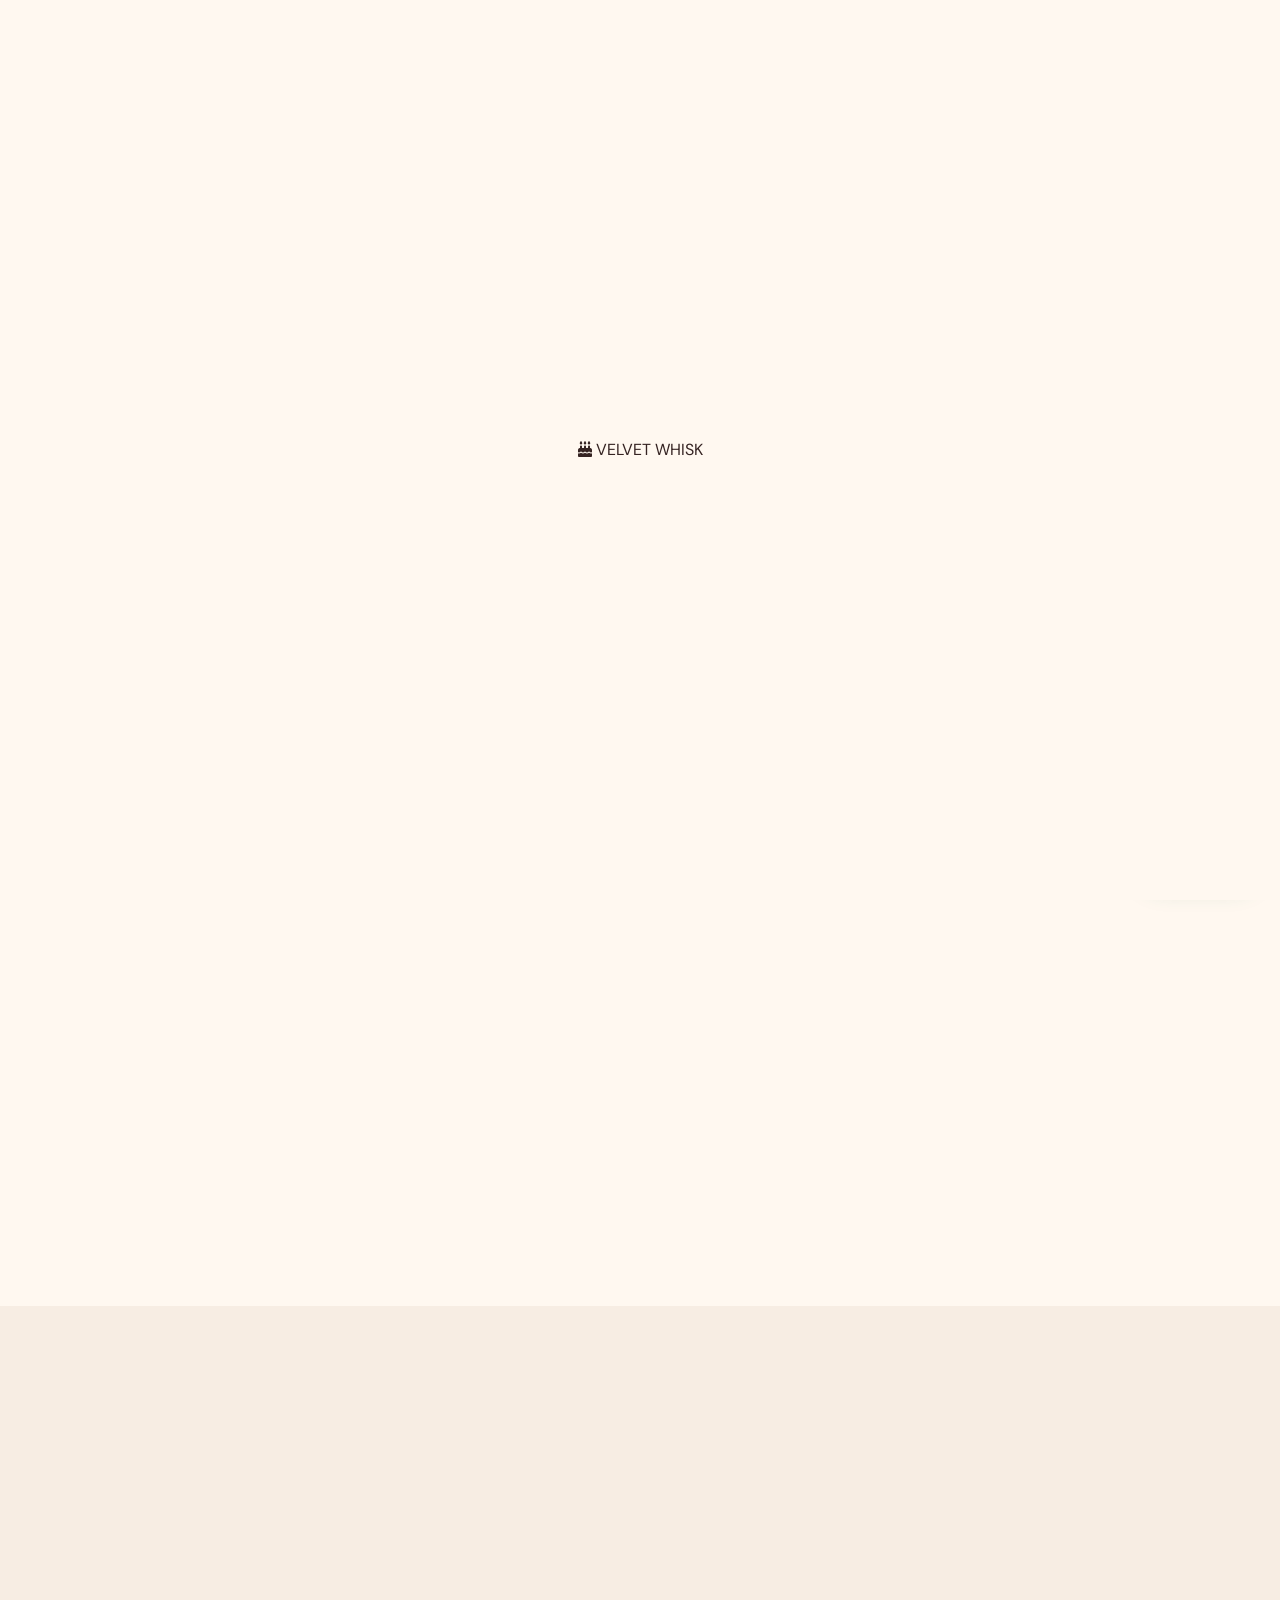
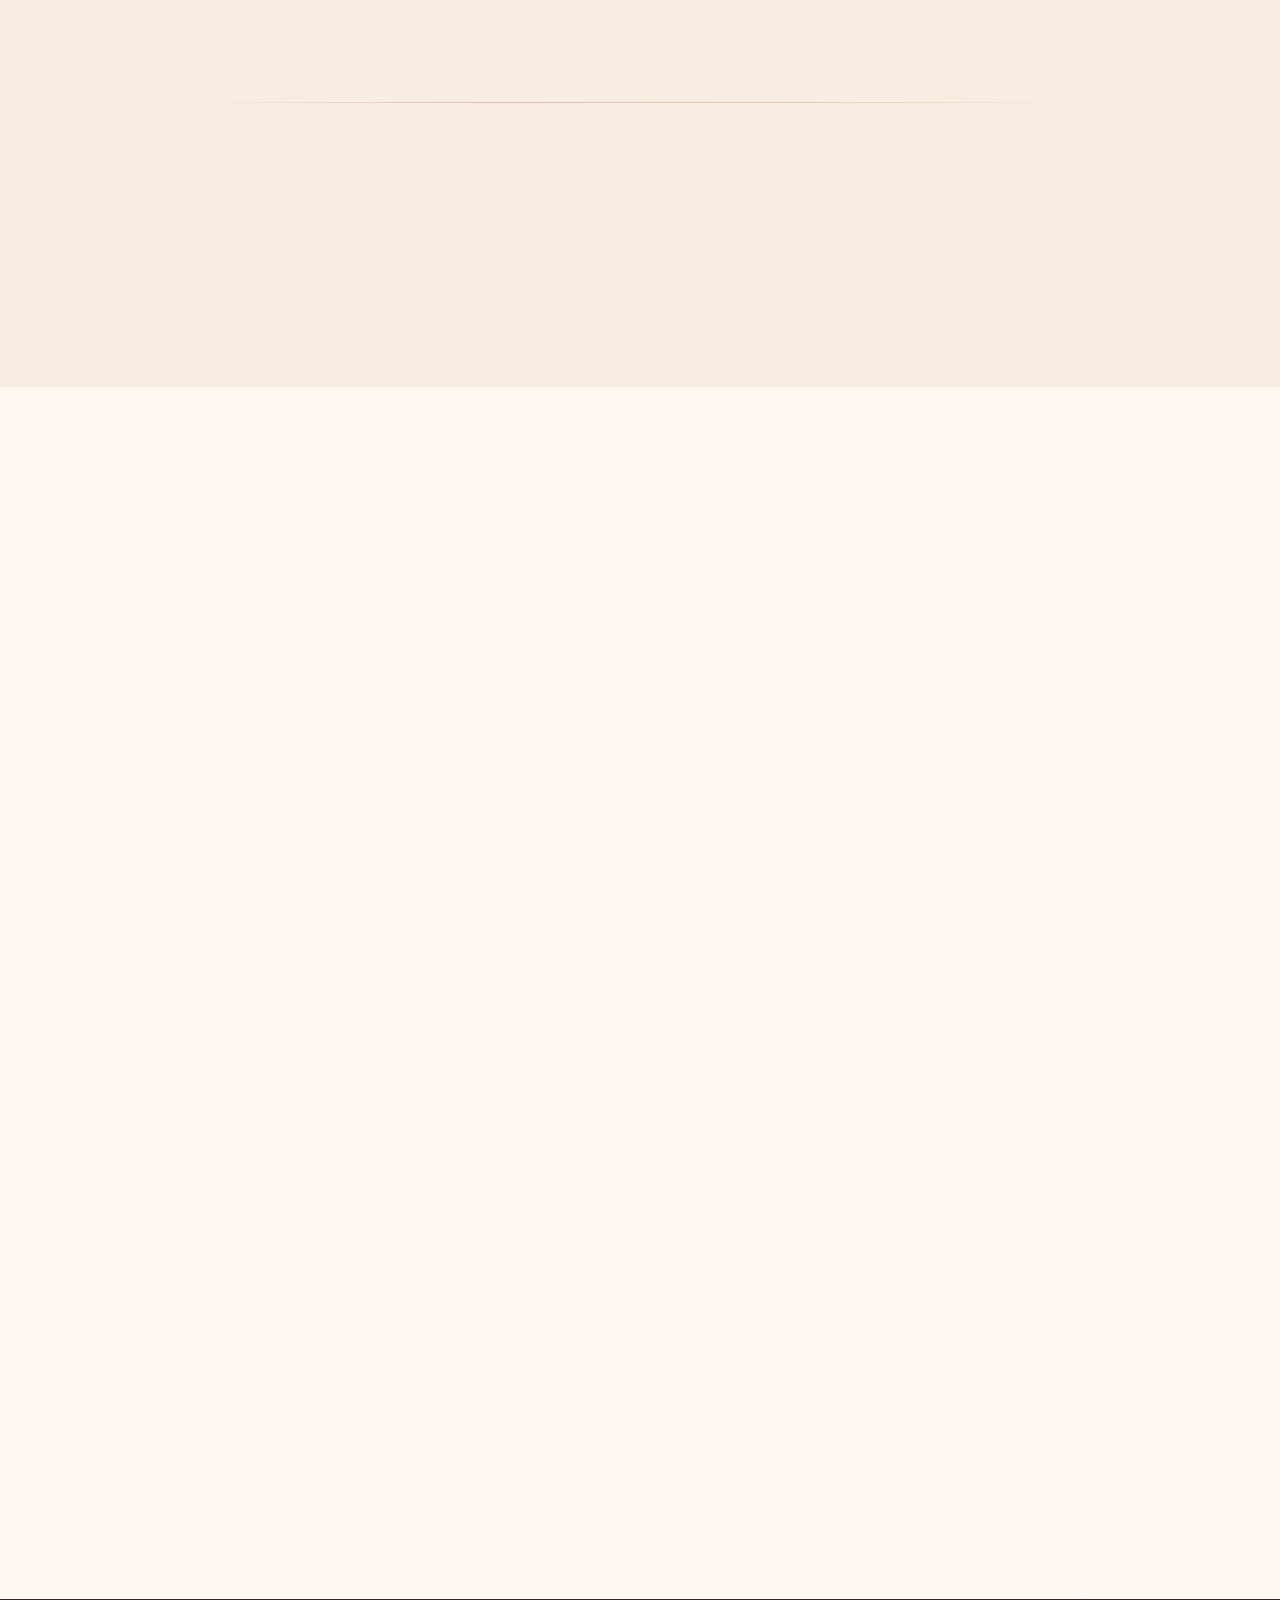
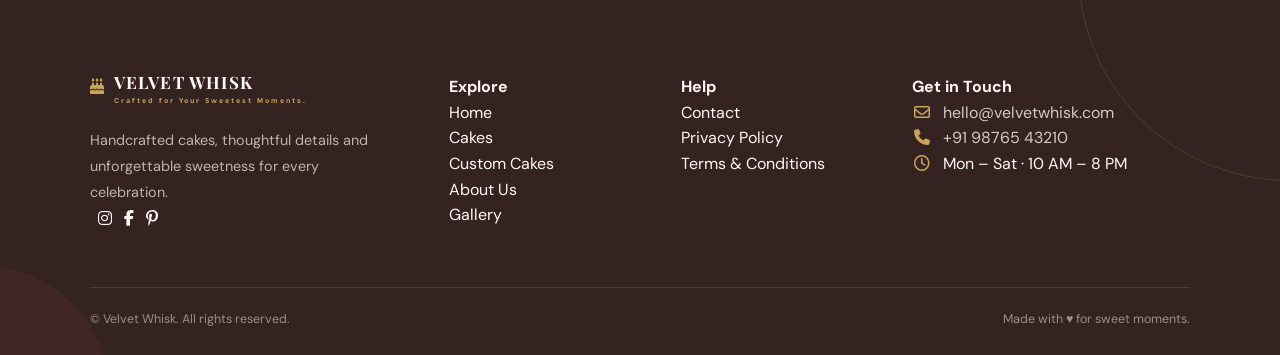
==== about.html @ 819c4b29 "Add files via upload" ====
<!DOCTYPE html>
<html lang="en">

<head>
  <meta charset="UTF-8">

  <meta name="viewport" content="width=device-width, initial-scale=1.0">

  <meta name="description"
    content="Discover the story behind Velvet Whisk — handcrafted cakes, thoughtful designs, and sweet moments made with care.">

  <title>About Us | Velvet Whisk</title>

  <!-- Google Fonts -->
  <link rel="preconnect" href="https://fonts.googleapis.com">
  <link rel="preconnect" href="https://fonts.gstatic.com" crossorigin>

  <link
    href="https://fonts.googleapis.com/css2?family=DM+Sans:wght@400;500;600;700&family=Playfair+Display:ital,wght@0,500;0,600;0,700;1,500;1,600&display=swap"
    rel="stylesheet">

  <!-- Font Awesome -->
  <link rel="stylesheet" href="https://cdnjs.cloudflare.com/ajax/libs/font-awesome/6.5.2/css/all.min.css">

  <!-- Main Styles -->
  <link rel="stylesheet" href="CSS/style.css">

  <!-- About Page Styles -->
  <link rel="stylesheet" href="CSS/about.css">
</head>

<body>

  <!-- =========================================
         PAGE LOADER
    ========================================== -->

  <div class="page-loader">
    <div class="loader-inner">
      <span class="loader-icon">
        <i class="fa-solid fa-cake-candles"></i>
      </span>

      <span class="loader-brand">VELVET WHISK</span>

      <div class="loader-line">
        <span></span>
      </div>
    </div>
  </div>


  <!-- =========================================
         HEADER / NAVBAR
    ========================================== -->

  <header class="site-header" id="header">

    <nav class="navbar">

      <a href="index.html" class="brand">

        <span class="brand-icon">
          <i class="fa-solid fa-cake-candles"></i>
        </span>

        <span class="brand-text">
          <strong>VELVET WHISK</strong>
          <small>CRAFTED WITH LOVE</small>
        </span>

      </a>


      <div class="nav-links" id="navLinks">

        <a href="index.html" class="active">Home</a>

        <a href="cakes.html">Cakes</a>

        <a href="custom-cakes.html">Custom Cakes</a>

        <a href="about.html">About</a>

        <a href="gallery.html">Gallery</a>

        <a href="contact.html">Contact</a>

      </div>


      <a href="custom-cakes.html" class="nav-order-btn">
        Order a Cake
        <i class="fa-solid fa-arrow-right"></i>
      </a>


      <button class="menu-toggle" id="menuToggle" aria-label="Open navigation menu" aria-expanded="false">
        <span></span>
        <span></span>
        <span></span>
      </button>

    </nav>

  </header>

  <!-- =========================================
         ABOUT HERO
    ========================================== -->

  <main class="about-page">

    <section class="about-hero">

      <div class="about-hero-content reveal">

        <span class="about-eyebrow">
          <i class="fa-solid fa-heart"></i>
          OUR STORY
        </span>

        <h1>
          More than cake.
          <em>Made with heart.</em>
        </h1>

        <p>
          At Velvet Whisk, we believe the sweetest celebrations
          deserve something truly personal. Every cake we create
          is thoughtfully designed, freshly baked, and finished
          by hand.
        </p>

        <div class="about-hero-buttons">

          <a href="cakes.html" class="btn btn-primary">
            Explore Our Cakes
            <i class="fa-solid fa-arrow-right"></i>
          </a>

          <a href="custom-cakes.html" class="btn btn-outline">
            Create Your Cake
          </a>

        </div>

      </div>


      <div class="about-hero-visual reveal">

        <div class="about-image-frame">

          <img src="https://wetakethecake.com/wp-content/uploads/2024/03/MOTHERS-DAY-SLICE-.webp"
            alt="Beautiful handcrafted bakery cake" loading="eager">

        </div>

        <div class="about-floating-card">

          <span class="floating-icon">
            <i class="fa-solid fa-wand-magic-sparkles"></i>
          </span>

          <div>
            <strong>Handcrafted</strong>
            <small>with love & care</small>
          </div>

        </div>

        <span class="about-decoration about-decoration-one"></span>
        <span class="about-decoration about-decoration-two"></span>

      </div>

    </section>


    <!-- =========================================
             BRAND INTRO
        ========================================== -->

    <section class="about-intro section-padding">

      <div class="about-intro-label reveal">

        <span class="section-eyebrow">
          THE VELVET WHISK WAY
        </span>

      </div>


      <div class="about-intro-content reveal">

        <h2>
          Sweetness should feel
          <em>personal.</em>
        </h2>

        <p>
          A cake is often the centrepiece of a celebration.
          It is photographed, shared, remembered and talked
          about long after the last slice is gone.
        </p>

        <p>
          That's why we don't simply bake cakes. We create
          beautiful edible moments that feel like they were
          made especially for you.
        </p>

      </div>

    </section>


    <!-- =========================================
             STORY SECTION
        ========================================== -->

    <section class="about-story">

      <div class="story-image reveal">

        <img src="https://images.unsplash.com/photo-1571115177098-24ec42ed204d?auto=format&fit=crop&w=1200&q=85"
          alt="Cake being prepared in a bakery" loading="lazy">

        <div class="story-image-caption">
          <span>FROM OUR KITCHEN</span>
          <strong>To your celebration.</strong>
        </div>

      </div>


      <div class="story-content reveal">

        <span class="section-eyebrow">
          OUR STORY
        </span>

        <h2>
          Born from a love of
          <em>beautiful baking.</em>
        </h2>

        <p>
          Velvet Whisk began with a simple idea — that a
          thoughtfully made cake can turn an ordinary day
          into a memorable one.
        </p>

        <p>
          We combine classic baking techniques with a modern
          eye for design, creating cakes that look elegant,
          taste indulgent and feel completely yours.
        </p>

        <p>
          From intimate birthdays to milestone celebrations,
          every creation receives the same attention to detail.
          From the first whisk to the final decoration, we put
          care into every layer.
        </p>

        <a href="custom-cakes.html" class="text-link">
          Tell us your cake idea
          <i class="fa-solid fa-arrow-right"></i>
        </a>

      </div>

    </section>


    <!-- =========================================
             VALUES
        ========================================== -->

    <section class="about-values section-padding">

      <div class="section-heading centered reveal">

        <span class="section-eyebrow">
          WHAT WE BELIEVE
        </span>

        <h2>
          The little details make
          <em>all the difference.</em>
        </h2>

        <p>
          Every Velvet Whisk creation is guided by a few
          simple principles.
        </p>

      </div>


      <div class="values-grid">

        <!-- Value 01 -->
        <article class="value-card reveal">

          <div class="value-number">
            01
          </div>

          <div class="value-icon">
            <i class="fa-solid fa-leaf"></i>
          </div>

          <h3>
            Quality Ingredients
          </h3>

          <p>
            Carefully selected ingredients help us create
            rich flavours, smooth textures and cakes worth
            remembering.
          </p>

        </article>


        <!-- Value 02 -->
        <article class="value-card reveal">

          <div class="value-number">
            02
          </div>

          <div class="value-icon">
            <i class="fa-solid fa-hand-sparkles"></i>
          </div>

          <h3>
            Handcrafted Details
          </h3>

          <p>
            From delicate frosting work to the final
            decoration, every cake receives a personal
            finishing touch.
          </p>

        </article>


        <!-- Value 03 -->
        <article class="value-card reveal">

          <div class="value-number">
            03
          </div>

          <div class="value-icon">
            <i class="fa-solid fa-palette"></i>
          </div>

          <h3>
            Your Vision
          </h3>

          <p>
            Your colours, theme, flavour and personality
            inspire us to create something uniquely yours.
          </p>

        </article>


        <!-- Value 04 -->
        <article class="value-card reveal">

          <div class="value-number">
            04
          </div>

          <div class="value-icon">
            <i class="fa-solid fa-heart"></i>
          </div>

          <h3>
            Made With Care
          </h3>

          <p>
            We treat every order as part of someone's special
            moment — because that's exactly what it is.
          </p>

        </article>

      </div>

    </section>


    <!-- =========================================
             PROCESS
        ========================================== -->

    <section class="about-process section-padding">

      <div class="section-heading centered reveal">

        <span class="section-eyebrow">
          BEHIND EVERY CAKE
        </span>

        <h2>
          From whisk to
          <em>wow.</em>
        </h2>

        <p>
          A little glimpse into how your sweet moment comes
          together.
        </p>

      </div>


      <div class="about-process-grid">

        <div class="about-process-line"></div>


        <!-- Step 01 -->
        <article class="about-process-step reveal">

          <div class="process-icon">
            <span>01</span>
          </div>

          <h3>
            You Imagine
          </h3>

          <p>
            Tell us about your occasion, favourite flavours,
            colours and cake dreams.
          </p>

        </article>


        <!-- Step 02 -->
        <article class="about-process-step reveal">

          <div class="process-icon">
            <span>02</span>
          </div>

          <h3>
            We Create
          </h3>

          <p>
            Our kitchen transforms your idea into a beautiful
            cake with thoughtful details.
          </p>

        </article>


        <!-- Step 03 -->
        <article class="about-process-step reveal">

          <div class="process-icon">
            <span>03</span>
          </div>

          <h3>
            We Perfect
          </h3>

          <p>
            Every finishing touch is checked before your
            creation leaves the kitchen.
          </p>

        </article>


        <!-- Step 04 -->
        <article class="about-process-step reveal">

          <div class="process-icon">
            <span>04</span>
          </div>

          <h3>
            You Celebrate
          </h3>

          <p>
            Your cake arrives ready to become part of a
            beautiful memory.
          </p>

        </article>

      </div>

    </section>


    <!-- =========================================
             STATS
        ========================================== -->

    <section class="about-stats">

      <div class="stats-inner">

        <div class="about-stat reveal">

          <strong>100%</strong>

          <span>
            Handcrafted
          </span>

        </div>


        <div class="stat-divider"></div>


        <div class="about-stat reveal">

          <strong>Fresh</strong>

          <span>
            Baked to Order
          </span>

        </div>


        <div class="stat-divider"></div>


        <div class="about-stat reveal">

          <strong>∞</strong>

          <span>
            Sweet Memories
          </span>

        </div>


        <div class="stat-divider"></div>


        <div class="about-stat reveal">

          <strong>1:1</strong>

          <span>
            Personal Attention
          </span>

        </div>

      </div>

    </section>


    <!-- =========================================
             PHILOSOPHY
        ========================================== -->

    <section class="about-quote section-padding">

      <div class="quote-inner reveal">

        <span class="quote-mark">
          “
        </span>

        <blockquote>
          We don't just make cakes.
          <br>
          We make the moment
          <em>taste sweeter.</em>
        </blockquote>

        <div class="quote-line"></div>

        <span class="quote-brand">
          VELVET WHISK
        </span>

      </div>

    </section>


    <!-- =========================================
             CTA
        ========================================== -->

    <section class="about-cta section-padding">

      <div class="about-cta-inner reveal">

        <div class="cta-decoration cta-decoration-left">
          <i class="fa-solid fa-cookie-bite"></i>
        </div>

        <div class="about-cta-content">

          <span class="section-eyebrow">
            LET'S MAKE SOMETHING SWEET
          </span>

          <h2>
            Have a celebration
            <em>coming up?</em>
          </h2>

          <p>
            Whether you have a complete design in mind or
            just a little idea, we'd love to turn it into
            something delicious.
          </p>

          <div class="about-cta-buttons">

            <a href="custom-cakes.html" class="btn btn-primary">
              Create Your Cake
              <i class="fa-solid fa-arrow-right"></i>
            </a>

            <a href="contact.html" class="btn btn-outline">
              Talk to Us
            </a>

          </div>

        </div>

        <div class="cta-decoration cta-decoration-right">
          <i class="fa-solid fa-cake-candles"></i>
        </div>

      </div>

    </section>

  </main>


  <!-- =========================================
         FOOTER
    ========================================== -->

  <footer class="site-footer">

    <div class="footer-main">

      <div class="footer-brand">

        <a href="index.html" class="brand-logo">

          <span class="brand-mark">
            <i class="fa-solid fa-cake-candles"></i>
          </span>

          <span class="brand-text">
            <strong>VELVET WHISK</strong>
            <small>Crafted for Your Sweetest Moments.</small>
          </span>

        </a>

        <p>
          Handcrafted cakes, thoughtful details and
          unforgettable sweetness for every celebration.
        </p>

        <div class="social-links">

          <a href="#" aria-label="Instagram">
            <i class="fa-brands fa-instagram"></i>
          </a>

          <a href="#" aria-label="Facebook">
            <i class="fa-brands fa-facebook-f"></i>
          </a>

          <a href="#" aria-label="Pinterest">
            <i class="fa-brands fa-pinterest-p"></i>
          </a>

        </div>

      </div>


      <div class="footer-links">

        <h4>Explore</h4>

        <a href="index.html">Home</a><br>
        <a href="cakes.html">Cakes</a><br>
        <a href="custom-cakes.html">Custom Cakes</a><br>
        <a href="about.html">About Us</a><br>
        <a href="gallery.html">Gallery</a>

      </div>


      <div class="footer-links">

        <h4>Help</h4>

        <a href="contact.html">Contact</a><br>
        <a href="privacy.html">Privacy Policy</a><br>
        <a href="terms.html">Terms & Conditions</a><br>

      </div>


      <div class="footer-contact">

        <h4>Get in Touch</h4>

        <a href="mailto:hello@velvetwhisk.com">
          <i class="fa-regular fa-envelope"></i>
          hello@velvetwhisk.com
        </a>
        <br>
        <a href="tel:+919876543210">
          <i class="fa-solid fa-phone"></i>
          +91 98765 43210
        </a>
        <br>
        <span>
          <i class="fa-regular fa-clock"></i>
          Mon – Sat · 10 AM – 8 PM
        </span>

      </div>

    </div>


    <div class="footer-bottom">

      <p>
        © <span id="currentYear"></span>
        Velvet Whisk. All rights reserved.
      </p>

      <p>
        Made with <span>♥</span> for sweet moments.
      </p>

    </div>

  </footer>

  <!-- =========================================
         WHATSAPP BUTTON
    ========================================== -->

  <a href="https://wa.me/919876543210?text=Hello%20Velvet%20Whisk!%20I%20would%20like%20to%20know%20more%20about%20your%20cakes."
    class="whatsapp-btn" target="_blank" rel="noopener" aria-label="Chat with Velvet Whisk on WhatsApp">
    <i class="fa-brands fa-whatsapp"></i>

    <span>
      Chat with us
    </span>
  </a>


  <!-- JavaScript -->
  <script src="js/script.js"></script>

</body>

</html>
---- CSS/style.css ----
/* =========================================================
   VELVET WHISK
   Premium Bakery Website
   Main Stylesheet
========================================================= */

/* =========================================================
   01. ROOT VARIABLES
========================================================= */

:root {
  --cream: #fff8f0;
  --cream-dark: #f7ede3;
  --white: #ffffff;

  --rose: #b84a6b;
  --rose-dark: #963b57;
  --rose-light: #efd3d9;

  --gold: #c9a45c;
  --gold-light: #e4cf9d;

  --cocoa: #352322;
  --cocoa-light: #624b48;

  --muted: #806f6b;
  --border: #eadbd2;

  --shadow-soft: 0 15px 45px rgba(53, 35, 34, 0.08);
  --shadow-card: 0 12px 35px rgba(53, 35, 34, 0.1);

  --serif: "Playfair Display", Georgia, serif;
  --sans: "DM Sans", Arial, sans-serif;

  --container: 1180px;

  --transition: 0.35s ease;
}

/* =========================================================
   02. RESET
========================================================= */

* {
  margin: 0;
  padding: 0;
  box-sizing: border-box;
}

html {
  scroll-behavior: smooth;
}

body {
  font-family: var(--sans);
  color: var(--cocoa);
  background: var(--cream);
  line-height: 1.6;
  overflow-x: hidden;
}

body.menu-open {
  overflow: hidden;
}

img {
  width: 100%;
  display: block;
  object-fit: cover;
}

a {
  color: inherit;
  text-decoration: none;
}

button {
  border: 0;
  outline: 0;
  font: inherit;
  cursor: pointer;
}

ul {
  list-style: none;
}

::selection {
  color: var(--white);
  background: var(--rose);
}

/* =========================================================
   03. SCROLLBAR
========================================================= */

::-webkit-scrollbar {
  width: 8px;
}

::-webkit-scrollbar-track {
  background: var(--cream-dark);
}

::-webkit-scrollbar-thumb {
  background: var(--rose);
  border-radius: 20px;
}

::-webkit-scrollbar-thumb:hover {
  background: var(--rose-dark);
}

/* =========================================================
   04. PAGE LOADER
========================================================= */

.page-loader {
  position: fixed;
  inset: 0;
  z-index: 9999;

  display: flex;
  flex-direction: column;
  align-items: center;
  justify-content: center;

  background: var(--cream);

  transition:
    opacity 0.6s ease,
    visibility 0.6s ease;
}

.page-loader.hidden {
  opacity: 0;
  visibility: hidden;
}

.loader-whisk {
  width: 52px;
  height: 52px;

  display: flex;
  align-items: center;
  justify-content: center;

  border: 1px solid var(--gold);
  border-radius: 50%;

  color: var(--rose);

  animation: loaderPulse 1.5s ease-in-out infinite;
}
.loader-content {
  display: flex;
  gap: 10px;
}
.loader-whisk i {
  font-size: 20px;
}

.page-loader p {
  margin-top: 14px;

  font-family: var(--serif);
  font-size: 20px;
  letter-spacing: 1px;
  color: var(--cocoa);
}

@keyframes loaderPulse {
  0%,
  100% {
    transform: scale(1);
    opacity: 0.7;
  }

  50% {
    transform: scale(1.08);
    opacity: 1;
  }
}

/* =========================================================
   05. COMMON
========================================================= */

.section-padding {
  padding: 110px 5%;
}

.section-eyebrow {
  color: var(--rose);

  font-size: 11px;
  font-weight: 700;

  letter-spacing: 2.5px;
  text-transform: uppercase;
}

.section-heading {
  max-width: var(--container);
  margin: 0 auto 55px;

  display: flex;
  align-items: flex-end;
  justify-content: space-between;
  gap: 30px;
}

.section-heading.centered {
  display: block;
  text-align: center;
  max-width: 680px;
}

.section-heading h2 {
  margin-top: 10px;

  font-family: var(--serif);
  font-size: clamp(38px, 4vw, 58px);
  font-weight: 500;
  line-height: 1.1;
}

.section-heading h2 em {
  color: var(--rose);
  font-style: italic;
}

.section-heading.centered > p:last-child {
  margin: 18px auto 0;

  max-width: 560px;

  color: var(--muted);
  font-size: 15px;
}

.text-link {
  display: inline-flex;
  align-items: center;
  gap: 10px;

  padding-bottom: 5px;

  color: var(--cocoa);

  font-size: 13px;
  font-weight: 600;

  border-bottom: 1px solid var(--gold);

  transition: var(--transition);
}

.text-link i {
  font-size: 11px;
  transition: transform var(--transition);
}

.text-link:hover {
  color: var(--rose);
}

.text-link:hover i {
  transform: translateX(5px);
}

/* =========================================================
   06. BUTTONS
========================================================= */

.btn {
  min-height: 52px;

  display: inline-flex;
  align-items: center;
  justify-content: center;
  gap: 12px;

  padding: 0 25px;

  font-size: 13px;
  font-weight: 700;

  letter-spacing: 0.2px;

  border: 1px solid transparent;

  transition:
    transform var(--transition),
    background var(--transition),
    color var(--transition),
    border-color var(--transition),
    box-shadow var(--transition);
}

.btn i {
  font-size: 11px;
  transition: transform var(--transition);
}

.btn:hover {
  transform: translateY(-3px);
}

.btn:hover i {
  transform: translateX(4px);
}

.btn-primary {
  color: var(--white);
  background: var(--rose);

  box-shadow: 0 10px 25px rgba(184, 74, 107, 0.18);
}

.btn-primary:hover {
  background: var(--rose-dark);
  box-shadow: 0 14px 30px rgba(184, 74, 107, 0.25);
}

.btn-outline {
  color: var(--cocoa);
  background: transparent;
  border-color: var(--border);
}

.btn-outline:hover {
  color: var(--rose);
  border-color: var(--rose);
  background: rgba(255, 255, 255, 0.5);
}

.btn-dark {
  color: var(--white);
  background: var(--cocoa);
}

.btn-dark:hover {
  background: var(--rose);
}

.btn-light {
  color: var(--cocoa);
  background: var(--cream);

  box-shadow: var(--shadow-soft);
}

.btn-light:hover {
  color: var(--rose);
  background: var(--white);
}

/* =========================================================
   07. NAVBAR
========================================================= */

.site-header {
  position: fixed;
  top: 0;
  left: 0;

  width: 100%;

  z-index: 1000;

  background: rgba(255, 248, 240, 0.94);

  border-bottom: 1px solid transparent;

  backdrop-filter: blur(12px);

  transition:
    background var(--transition),
    box-shadow var(--transition),
    border-color var(--transition);
}

.site-header.scrolled {
  border-color: var(--border);
  box-shadow: 0 8px 30px rgba(53, 35, 34, 0.06);
}

.navbar {
  width: min(100% - 60px, var(--container));
  min-height: 82px;

  margin: auto;

  display: flex;
  align-items: center;
  justify-content: space-between;

  gap: 30px;
}

/* Brand */

.brand {
  display: inline-flex;
  align-items: center;
  gap: 11px;

  flex-shrink: 0;
}

.brand-icon {
  width: 38px;
  height: 38px;

  display: flex;
  align-items: center;
  justify-content: center;

  color: var(--white);
  background: var(--rose);

  border-radius: 50%;
}

.brand-icon i {
  font-size: 15px;
}

.brand-text {
  display: flex;
  flex-direction: column;
}

.brand-text strong {
  font-family: var(--serif);
  font-size: 17px;
  letter-spacing: 1.2px;
  line-height: 1;
}

.brand-text small {
  margin-top: 4px;

  color: var(--gold);

  font-size: 7px;
  font-weight: 700;

  letter-spacing: 2px;
}

/* Nav Links */

.nav-links {
  display: flex;
  align-items: center;
  gap: 27px;
}

.nav-links a {
  position: relative;

  color: var(--cocoa-light);

  font-size: 12px;
  font-weight: 600;

  transition: color var(--transition);
}

.nav-links a::after {
  content: "";

  position: absolute;
  left: 0;
  bottom: -8px;

  width: 0;
  height: 1px;

  background: var(--rose);

  transition: width var(--transition);
}

.nav-links a:hover,
.nav-links a.active {
  color: var(--rose);
}

.nav-links a:hover::after,
.nav-links a.active::after {
  width: 100%;
}

/* Navbar order button */

.nav-order-btn {
  min-height: 42px;

  display: inline-flex;
  align-items: center;
  gap: 10px;

  padding: 0 17px;

  color: var(--white);
  background: var(--cocoa);

  font-size: 11px;
  font-weight: 700;

  transition: var(--transition);
}

.nav-order-btn i {
  font-size: 9px;
  transition: transform var(--transition);
}

.nav-order-btn:hover {
  background: var(--rose);
}

.nav-order-btn:hover i {
  transform: translateX(3px);
}

/* Mobile toggle */

.menu-toggle {
  width: 42px;
  height: 42px;

  display: none;

  align-items: center;
  justify-content: center;
  flex-direction: column;
  gap: 5px;

  background: transparent;
}

.menu-toggle span {
  width: 23px;
  height: 1.5px;

  background: var(--cocoa);

  transition:
    transform var(--transition),
    opacity var(--transition);
}

.menu-toggle.active span:nth-child(1) {
  transform: translateY(6.5px) rotate(45deg);
}

.menu-toggle.active span:nth-child(2) {
  opacity: 0;
}

.menu-toggle.active span:nth-child(3) {
  transform: translateY(-6.5px) rotate(-45deg);
}

/* =========================================================
   08. HERO
========================================================= */

.hero {
  min-height: 760px;

  width: min(100% - 10%, var(--container));

  margin: 0 auto;

  padding: 150px 0 85px;

  display: grid;
  grid-template-columns: 0.9fr 1.1fr;

  align-items: center;

  gap: 70px;
}

/* Hero Content */

.hero-content {
  padding-left: 10px;
}

.eyebrow {
  display: flex;
  align-items: center;
  gap: 10px;

  color: var(--rose);

  font-size: 10px;
  font-weight: 700;

  letter-spacing: 2.4px;
}

.eyebrow span {
  width: 30px;
  height: 1px;

  background: var(--gold);
}

.hero h1 {
  max-width: 570px;

  margin: 20px 0;

  font-family: var(--serif);
  font-size: clamp(52px, 6vw, 78px);
  font-weight: 500;

  line-height: 0.99;
  letter-spacing: -2px;
}

.hero h1 em {
  color: var(--rose);
  font-style: italic;
}

.hero-description {
  max-width: 490px;

  margin-bottom: 30px;

  color: var(--muted);

  font-size: 15px;
  line-height: 1.9;
}

.hero-buttons {
  display: flex;
  align-items: center;
  flex-wrap: wrap;
  gap: 12px;
}

.hero-note {
  display: flex;
  align-items: center;
  gap: 12px;

  margin-top: 34px;
}

.note-icon {
  width: 30px;
  height: 30px;

  display: flex;
  align-items: center;
  justify-content: center;

  color: var(--rose);

  background: var(--rose-light);

  border-radius: 50%;
}

.note-icon i {
  font-size: 11px;
}

.hero-note p {
  color: var(--cocoa-light);

  font-size: 11px;
  font-weight: 600;
}

/* Hero image */

.hero-visual {
  position: relative;
  min-height: 530px;

  display: flex;
  align-items: center;
  justify-content: center;
}

.hero-image-wrapper {
  position: relative;

  width: min(100%, 560px);
  height: 550px;

  overflow: hidden;

  border-radius: 220px 220px 8px 8px;

  box-shadow: var(--shadow-soft);
}

.hero-image-wrapper::after {
  content: "";

  position: absolute;
  inset: 0;

  background: linear-gradient(to top, rgba(53, 35, 34, 0.12), transparent 35%);

  pointer-events: none;
}

.hero-image-wrapper img {
  height: 100%;

  transition: transform 1s ease;
}

.hero-image-wrapper:hover img {
  transform: scale(1.035);
}

/* Image label */

.image-label {
  position: absolute;
  bottom: 22px;
  left: 25px;

  z-index: 2;

  display: flex;
  align-items: center;
  gap: 12px;

  color: var(--white);
}

.image-label span {
  font-family: var(--serif);
  font-size: 17px;
}

.image-label div {
  width: 35px;
  height: 1px;

  background: rgba(255, 255, 255, 0.7);
}

.image-label strong {
  font-size: 8px;
  letter-spacing: 1.8px;
}

/* Floating card */

.floating-card {
  position: absolute;
  left: -30px;
  bottom: 55px;

  z-index: 5;

  display: flex;
  align-items: center;
  gap: 12px;

  padding: 13px 17px;

  background: rgba(255, 248, 240, 0.95);

  border: 1px solid var(--border);

  box-shadow: var(--shadow-soft);

  animation: gentleFloat 4s ease-in-out infinite;
}

.mini-cake {
  width: 38px;
  height: 38px;

  display: flex;
  align-items: center;
  justify-content: center;

  color: var(--white);
  background: var(--rose);

  border-radius: 50%;
}

.mini-cake i {
  font-size: 14px;
}

.floating-card div:last-child {
  display: flex;
  flex-direction: column;
}

.floating-card strong {
  font-size: 11px;
}

.floating-card span {
  margin-top: 2px;

  color: var(--muted);

  font-size: 9px;
}

@keyframes gentleFloat {
  0%,
  100% {
    transform: translateY(0);
  }

  50% {
    transform: translateY(-7px);
  }
}

/* Decorative circles */

.hero-decoration {
  position: absolute;

  border-radius: 50%;

  pointer-events: none;
}

.decoration-one {
  width: 95px;
  height: 95px;

  top: 25px;
  right: -15px;

  border: 1px solid var(--gold-light);
}

.decoration-two {
  width: 18px;
  height: 18px;

  left: -10px;
  top: 100px;

  background: var(--rose);

  opacity: 0.65;
}

/* =========================================================
   09. BRAND INTRO
========================================================= */

.brand-intro {
  padding: 125px 5% 120px;

  text-align: center;

  background: var(--white);
}

.intro-line {
  width: 1px;
  height: 50px;

  margin: 0 auto 25px;

  background: var(--gold);
}

.brand-intro .section-eyebrow {
  display: block;
}

.brand-intro h2 {
  max-width: 850px;

  margin: 18px auto;

  font-family: var(--serif);
  font-size: clamp(36px, 4vw, 54px);
  font-weight: 500;

  line-height: 1.15;
}

.brand-intro h2 span {
  display: block;

  color: var(--rose);

  font-style: italic;
}

.intro-text {
  max-width: 620px;

  margin: 0 auto;

  color: var(--muted);

  font-size: 14px;
  line-height: 1.9;
}

/* =========================================================
   10. SPECIALTIES
========================================================= */

.specialties {
  background: var(--cream);
}

.specialty-grid {
  width: min(100%, var(--container));

  margin: auto;

  display: grid;
  grid-template-columns: repeat(3, 1fr);

  gap: 22px;
}

.specialty-card {
  background: var(--white);

  border: 1px solid var(--border);

  transition:
    transform var(--transition),
    box-shadow var(--transition);
}

.specialty-card:hover {
  transform: translateY(-7px);

  box-shadow: var(--shadow-card);
}

.specialty-image {
  position: relative;

  height: 390px;

  overflow: hidden;
}

.specialty-image img {
  height: 100%;

  transition: transform 0.8s ease;
}

.specialty-card:hover .specialty-image img {
  transform: scale(1.045);
}

.card-number {
  position: absolute;
  top: 17px;
  right: 17px;

  width: 34px;
  height: 34px;

  display: flex;
  align-items: center;
  justify-content: center;

  color: var(--white);
  background: rgba(53, 35, 34, 0.72);

  border-radius: 50%;

  font-family: var(--serif);
  font-size: 13px;
}

.specialty-content {
  min-height: 155px;

  padding: 24px;

  display: flex;
  align-items: center;
  justify-content: space-between;
  gap: 20px;
}

.specialty-content h3 {
  margin-bottom: 8px;

  font-family: var(--serif);
  font-size: 23px;
  font-weight: 600;
}

.specialty-content p {
  max-width: 260px;

  color: var(--muted);

  font-size: 12px;
  line-height: 1.7;
}

.specialty-content > a {
  width: 38px;
  height: 38px;

  display: flex;
  align-items: center;
  justify-content: center;

  flex-shrink: 0;

  color: var(--rose);

  border: 1px solid var(--rose-light);
  border-radius: 50%;

  transition: var(--transition);
}

.specialty-content > a:hover {
  color: var(--white);
  background: var(--rose);
  border-color: var(--rose);
}

/* =========================================================
   11. BEST SELLERS
========================================================= */

.best-sellers {
  background: var(--white);
}

.product-grid {
  width: min(100%, var(--container));

  margin: 0 auto 50px;

  display: grid;
  grid-template-columns: repeat(4, 1fr);

  gap: 18px;
}

.product-card {
  border: 1px solid var(--border);

  background: var(--cream);

  transition:
    transform var(--transition),
    box-shadow var(--transition);
}

.product-card:hover {
  transform: translateY(-6px);

  box-shadow: var(--shadow-card);
}

.product-image {
  position: relative;

  height: 330px;

  overflow: hidden;
}

.product-image img {
  height: 100%;

  transition: transform 0.8s ease;
}

.product-card:hover .product-image img {
  transform: scale(1.045);
}

.product-tag {
  position: absolute;
  top: 13px;
  left: 13px;

  padding: 6px 9px;

  color: var(--white);
  background: var(--rose);

  font-size: 7px;
  font-weight: 700;

  letter-spacing: 1.2px;
}

.quick-view {
  position: absolute;
  top: 13px;
  right: 13px;

  width: 34px;
  height: 34px;

  display: flex;
  align-items: center;
  justify-content: center;

  color: var(--cocoa);
  background: rgba(255, 248, 240, 0.94);

  border-radius: 50%;

  opacity: 0;
  transform: translateY(-5px);

  transition: var(--transition);
}

.product-card:hover .quick-view {
  opacity: 1;
  transform: translateY(0);
}

.product-info {
  padding: 19px;
}

.product-top {
  display: flex;
  justify-content: space-between;
  gap: 10px;
}

.product-top h3 {
  font-family: var(--serif);
  font-size: 19px;
  font-weight: 600;
}

.product-top p {
  margin-top: 5px;

  color: var(--muted);

  font-size: 9px;
}

.product-top > strong {
  color: var(--rose);

  font-size: 13px;
  white-space: nowrap;
}

.product-order {
  display: flex;
  align-items: center;
  justify-content: space-between;

  margin-top: 20px;
  padding-top: 14px;

  color: var(--cocoa);

  font-size: 10px;
  font-weight: 700;

  border-top: 1px solid var(--border);

  transition: color var(--transition);
}

.product-order i {
  transition: transform var(--transition);
}

.product-order:hover {
  color: var(--rose);
}

.product-order:hover i {
  transform: translateX(4px);
}

.center-button {
  display: flex;
  justify-content: center;
}

/* =========================================================
   12. CUSTOM CAKE SECTION
========================================================= */

.custom-section {
  min-height: 650px;

  display: grid;
  grid-template-columns: 1fr 1fr;

  background: var(--cream-dark);
}

.custom-image {
  min-height: 650px;
  overflow: hidden;
}

.custom-image img {
  height: 100%;

  transition: transform 1s ease;
}

.custom-image:hover img {
  transform: scale(1.025);
}

.custom-content {
  padding: 90px 10%;

  display: flex;
  flex-direction: column;
  justify-content: center;
}

.custom-content h2 {
  margin: 13px 0 20px;

  font-family: var(--serif);
  font-size: clamp(42px, 5vw, 66px);
  font-weight: 500;
  line-height: 1;
}

.custom-content h2 em {
  display: block;

  color: var(--rose);

  font-style: italic;
}

.custom-content > p:not(.section-eyebrow) {
  max-width: 500px;

  color: var(--muted);

  font-size: 14px;
  line-height: 1.9;
}

.custom-list {
  margin: 27px 0 32px;

  display: grid;
  grid-template-columns: 1fr 1fr;

  gap: 14px 20px;
}

.custom-list li {
  display: flex;
  align-items: center;
  gap: 9px;

  color: var(--cocoa);

  font-size: 11px;
  font-weight: 600;
}

.custom-list span {
  width: 22px;
  height: 22px;

  display: flex;
  align-items: center;
  justify-content: center;

  color: var(--rose);

  background: var(--rose-light);

  border-radius: 50%;
}

.custom-list i {
  font-size: 8px;
}

/* =========================================================
   13. WHY US
========================================================= */

.why-us {
  background: var(--white);
}

.features-grid {
  width: min(100%, var(--container));

  margin: auto;

  display: grid;
  grid-template-columns: repeat(4, 1fr);

  border-top: 1px solid var(--border);
  border-bottom: 1px solid var(--border);
}

.feature {
  padding: 38px 30px;

  text-align: center;

  border-right: 1px solid var(--border);

  transition: background var(--transition);
}

.feature:last-child {
  border-right: 0;
}

.feature:hover {
  background: var(--cream);
}

.feature-icon {
  width: 55px;
  height: 55px;

  margin: 0 auto 18px;

  display: flex;
  align-items: center;
  justify-content: center;

  color: var(--rose);

  background: var(--rose-light);

  border-radius: 50%;
}

.feature-icon i {
  font-size: 17px;
}

.feature h3 {
  margin-bottom: 8px;

  font-family: var(--serif);
  font-size: 20px;
}

.feature p {
  color: var(--muted);

  font-size: 11px;
  line-height: 1.8;
}

/* =========================================================
   14. GALLERY
========================================================= */

.gallery-section {
  padding: 110px 5%;

  background: var(--cream);
}

.gallery-grid {
  width: min(100%, 1100px);

  margin: 0 auto 45px;

  display: grid;
  grid-template-columns: 1.25fr 0.75fr 0.75fr;

  grid-template-rows: 250px 250px;

  gap: 12px;
}

.gallery-item {
  position: relative;

  overflow: hidden;

  display: block;
}

.gallery-item img {
  height: 100%;

  transition: transform 0.8s ease;
}

.gallery-item::after {
  content: "";

  position: absolute;
  inset: 0;

  background: rgba(53, 35, 34, 0.12);

  opacity: 0;

  transition: opacity var(--transition);
}

.gallery-item:hover img {
  transform: scale(1.05);
}

.gallery-item:hover::after {
  opacity: 1;
}

.gallery-item span {
  position: absolute;
  right: 15px;
  bottom: 15px;

  z-index: 2;

  width: 35px;
  height: 35px;

  display: flex;
  align-items: center;
  justify-content: center;

  color: var(--cocoa);
  background: var(--cream);

  border-radius: 50%;

  opacity: 0;
  transform: translateY(7px);

  transition: var(--transition);
}

.gallery-item:hover span {
  opacity: 1;
  transform: translateY(0);
}

.gallery-large {
  grid-row: span 2;
}

/* =========================================================
   15. TESTIMONIAL
========================================================= */

.testimonial-section {
  background: var(--white);

  text-align: center;
}

.testimonial-inner {
  max-width: 820px;

  margin: auto;
}

.quote-mark {
  color: var(--gold);

  font-family: Georgia, serif;
  font-size: 80px;
  line-height: 0.6;
}

.testimonial-inner blockquote {
  margin: 25px auto 30px;

  font-family: var(--serif);
  font-size: clamp(28px, 4vw, 43px);
  font-weight: 500;

  line-height: 1.3;
}

.customer {
  display: flex;
  align-items: center;
  justify-content: center;
  gap: 12px;

  text-align: left;
}

.customer-avatar {
  width: 40px;
  height: 40px;

  display: flex;
  align-items: center;
  justify-content: center;

  color: var(--rose);

  background: var(--rose-light);

  border-radius: 50%;

  font-family: var(--serif);
  font-size: 12px;
}

.customer div:last-child {
  display: flex;
  flex-direction: column;
}

.customer strong {
  font-size: 11px;
}

.customer span {
  margin-top: 2px;

  color: var(--muted);

  font-size: 9px;
}

/* =========================================================
   16. FINAL CTA
========================================================= */

.final-cta {
  position: relative;

  min-height: 500px;

  padding: 90px 5%;

  display: flex;
  align-items: center;
  justify-content: center;

  overflow: hidden;

  color: var(--white);
  background: var(--rose);

  text-align: center;
}

.cta-content {
  position: relative;
  z-index: 2;

  max-width: 700px;
}

.final-cta .section-eyebrow {
  color: var(--gold-light);
}

.final-cta h2 {
  margin: 15px 0;

  font-family: var(--serif);
  font-size: clamp(50px, 6vw, 78px);
  font-weight: 500;
  line-height: 1;
}

.final-cta h2 em {
  display: block;

  color: var(--cream);

  font-style: italic;
}

.final-cta p:not(.section-eyebrow) {
  max-width: 480px;

  margin: 0 auto 28px;

  color: rgba(255, 255, 255, 0.82);

  font-size: 14px;
}

.cta-decoration {
  position: absolute;

  border: 1px solid rgba(255, 255, 255, 0.18);

  border-radius: 50%;
}

.cta-left {
  width: 300px;
  height: 300px;

  left: -120px;
  top: -80px;
}

.cta-right {
  width: 430px;
  height: 430px;

  right: -180px;
  bottom: -180px;
}

/* =========================================================
   VELVET WHISK — PREMIUM FOOTER
========================================================= */

.site-footer {
  position: relative;

  background: #352322;
  color: #fff8f0;

  padding: 75px 7% 25px;

  overflow: hidden;
}

/* Decorative glow */

.site-footer::before {
  content: "";

  position: absolute;

  width: 420px;
  height: 420px;

  right: -220px;
  top: -240px;

  border-radius: 50%;

  border: 1px solid rgba(201, 164, 92, 0.18);

  pointer-events: none;
}

.site-footer::after {
  content: "";

  position: absolute;

  width: 260px;
  height: 260px;

  left: -150px;
  bottom: -170px;

  border-radius: 50%;

  background: rgba(184, 74, 107, 0.08);

  pointer-events: none;
}

/* =========================================================
   FOOTER MAIN
========================================================= */

.footer-main {
  position: relative;
  z-index: 2;

  max-width: 1400px;

  margin: 0 auto;

  display: grid;

  grid-template-columns:
    1.4fr
    0.8fr
    0.8fr
    1.3fr;

  gap: 60px;

  padding-bottom: 55px;
}

/* =========================================================
   FOOTER BRAND
========================================================= */

.footer-brand {
  max-width: 330px;
}

.footer-brand .brand-logo {
  display: inline-flex;
  margin-bottom: 22px;
  text-decoration: none;
  gap: 10px;
}

.footer-brand .brand-mark {
  color: #c9a45c;
}

.footer-brand .brand-text strong {
  color: #fff8f0;
}

.footer-brand .brand-text small {
  color: #c9a45c;
}

.footer-brand > p {
  max-width: 310px;

  margin: 0;

  color: rgba(255, 248, 240, 0.68);

  font-size: 0.9rem;

  line-height: 1.8;
}

/* =========================================================
   SOCIAL ICONS
========================================================= */

.footer-socials {
  display: flex;

  align-items: center;

  gap: 12px;

  margin-top: 25px;
}

.footer-socials a {
  width: 40px;
  height: 40px;

  display: grid;
  place-items: center;

  border: 1px solid rgba(255, 248, 240, 0.16);

  border-radius: 50%;

  color: #fff8f0;

  text-decoration: none;

  background: rgba(255, 255, 255, 0.04);

  transition:
    transform 0.3s ease,
    color 0.3s ease,
    background 0.3s ease,
    border-color 0.3s ease;
}

.footer-socials a:hover {
  transform: translateY(-4px);

  color: #ffffff;

  background: #b84a6b;

  border-color: #b84a6b;
}

/* =========================================================
   FOOTER HEADINGS
========================================================= */

.footer-column h3,
.footer-contact h3 {
  margin: 0 0 20px;

  color: #c9a45c;

  font-family: "Playfair Display", serif;

  font-size: 1.25rem;

  font-weight: 600;
}
.social-links a {
  margin-left: 8px;
}
/* =========================================================
   FOOTER LINKS
========================================================= */

.footer-column {
  min-width: 0;
}

.footer-column ul {
  list-style: none;

  margin: 0;
  padding: 0;
}

.footer-column li {
  margin-bottom: 12px;
}

.footer-column a {
  display: inline-block;

  color: rgba(255, 248, 240, 0.72);

  font-size: 0.9rem;

  line-height: 1.5;

  text-decoration: none;

  transition:
    color 0.25s ease,
    transform 0.25s ease;
}

.footer-column a:hover {
  color: #ffffff;

  transform: translateX(5px);
}

/* =========================================================
   GET IN TOUCH
========================================================= */

.footer-contact {
  min-width: 0;
}

.footer-contact p {
  margin: 0 0 13px;

  color: rgba(255, 248, 240, 0.72);

  font-size: 0.9rem;

  line-height: 1.6;
}

.footer-contact a {
  color: rgba(255, 248, 240, 0.78);

  text-decoration: none;

  transition: color 0.25s ease;
}

.footer-contact a:hover {
  color: #c9a45c;
}

.footer-contact i {
  width: 20px;

  margin-right: 7px;

  color: #c9a45c;

  text-align: center;
}

/* =========================================================
   FOOTER BOTTOM
========================================================= */

.footer-bottom {
  position: relative;
  z-index: 2;

  max-width: 1400px;

  margin: 0 auto;

  padding-top: 22px;

  border-top: 1px solid rgba(255, 248, 240, 0.1);

  display: flex;

  align-items: center;
  justify-content: space-between;

  gap: 20px;
}

.footer-bottom p {
  margin: 0;

  color: rgba(255, 248, 240, 0.5);

  font-size: 0.78rem;
}

.footer-bottom a {
  color: rgba(255, 248, 240, 0.55);

  font-size: 0.78rem;

  text-decoration: none;

  transition: color 0.25s ease;
}

.footer-bottom a:hover {
  color: #c9a45c;
}

/* =========================================================
   WHATSAPP BUTTON
========================================================= */

.whatsapp-btn {
  position: fixed;

  right: 25px;
  bottom: 20px;

  z-index: 999;

  display: inline-flex;

  align-items: center;
  justify-content: center;

  gap: 9px;

  min-height: 60px;

  padding: 0 25px;

  border-radius: 50px;

  background: #27845f;

  color: #ffffff;

  font-size: 0.85rem;
  font-weight: 700;

  text-decoration: none;

  box-shadow: 0 12px 30px rgba(39, 132, 95, 0.25);

  transition:
    transform 0.3s ease,
    background 0.3s ease,
    box-shadow 0.3s ease;
}

.whatsapp-btn i {
  font-size: 1.25rem;
}

.whatsapp-btn:hover {
  transform: translateY(-4px);

  background: #1f704f;

  box-shadow: 0 18px 35px rgba(39, 132, 95, 0.32);
}

/* =========================================================
   TABLET
========================================================= */

@media (max-width: 1000px) {
  .site-footer {
    padding: 65px 5% 25px;
  }

  .footer-main {
    grid-template-columns:
      1.3fr
      1fr
      1fr;

    gap: 45px;
  }

  .footer-contact {
    grid-column: 1 / -1;

    padding-top: 10px;
  }
}

/* =========================================================
   MOBILE
========================================================= */

@media (max-width: 650px) {
  .site-footer {
    padding: 55px 20px 25px;
  }

  .footer-main {
    grid-template-columns: 1fr;

    gap: 35px;

    padding-bottom: 40px;
  }

  .footer-brand,
  .footer-brand > p {
    max-width: 100%;
  }

  .footer-contact {
    grid-column: auto;

    padding-top: 0;
  }

  .footer-bottom {
    flex-direction: column;

    align-items: flex-start;

    gap: 10px;
  }

  .whatsapp-btn {
    right: 15px;
    bottom: 15px;

    min-height: 54px;

    padding: 0 18px;
  }
}

/* =========================================================
   SMALL MOBILE
========================================================= */

@media (max-width: 400px) {
  .whatsapp-btn {
    right: 12px;
    left: 12px;

    width: auto;
  }
}

/* =========================================================
   18. WHATSAPP BUTTON
========================================================= */

.whatsapp-btn {
  position: fixed;

  right: 22px;
  bottom: 22px;

  z-index: 900;

  min-height: 48px;

  display: flex;
  align-items: center;
  gap: 9px;

  padding: 0 17px;

  color: var(--white);
  background: #287a55;

  border-radius: 30px;

  box-shadow: 0 10px 25px rgba(40, 122, 85, 0.22);

  font-size: 10px;
  font-weight: 700;

  transition: var(--transition);
}

.whatsapp-btn i {
  font-size: 18px;
}

.whatsapp-btn:hover {
  transform: translateY(-4px);
  background: #216846;
}

/* =========================================================
   19. SCROLL REVEAL
========================================================= */

.reveal {
  opacity: 0;

  transform: translateY(28px);

  transition:
    opacity 0.8s ease,
    transform 0.8s ease;
}

.reveal.show {
  opacity: 1;

  transform: translateY(0);
}

/* =========================================================
   20. STAGGERED ANIMATION
========================================================= */

.specialty-card:nth-child(2),
.product-card:nth-child(2),
.feature:nth-child(2) {
  transition-delay: 0.08s;
}

.specialty-card:nth-child(3),
.product-card:nth-child(3),
.feature:nth-child(3) {
  transition-delay: 0.16s;
}

.product-card:nth-child(4),
.feature:nth-child(4) {
  transition-delay: 0.24s;
}

/* =========================================================
   21. TABLET
========================================================= */

@media (max-width: 1050px) {
  .navbar {
    width: min(100% - 40px, var(--container));
  }

  .nav-links {
    gap: 17px;
  }

  .nav-links a {
    font-size: 11px;
  }

  .nav-order-btn {
    padding: 0 13px;
  }

  .hero {
    gap: 40px;
  }

  .hero h1 {
    font-size: clamp(48px, 6vw, 65px);
  }

  .hero-image-wrapper {
    height: 500px;
  }

  .product-grid {
    grid-template-columns: repeat(2, 1fr);
  }

  .product-image {
    height: 390px;
  }

  .features-grid {
    grid-template-columns: repeat(2, 1fr);
  }

  .feature:nth-child(2) {
    border-right: 0;
  }

  .feature:nth-child(1),
  .feature:nth-child(2) {
    border-bottom: 1px solid var(--border);
  }

  .footer-main {
    grid-template-columns: 1.5fr 1fr 1fr;
  }

  .footer-contact {
    grid-column: span 3;
  }
}

/* =========================================================
   22. MOBILE NAVIGATION
========================================================= */

@media (max-width: 850px) {
  .navbar {
    min-height: 72px;
  }

  .nav-order-btn {
    display: none;
  }

  .menu-toggle {
    display: flex;
  }

  .nav-links {
    position: fixed;

    top: 72px;
    left: 0;

    width: 100%;
    height: calc(100vh - 72px);

    padding: 40px 8%;

    display: flex;
    align-items: flex-start;
    flex-direction: column;

    gap: 23px;

    background: var(--cream);

    border-top: 1px solid var(--border);

    opacity: 0;
    visibility: hidden;

    transform: translateX(100%);

    transition:
      transform 0.4s ease,
      opacity 0.4s ease,
      visibility 0.4s ease;
  }

  .nav-links.active {
    opacity: 1;
    visibility: visible;

    transform: translateX(0);
  }

  .nav-links a {
    font-family: var(--serif);
    font-size: 25px;
  }

  .nav-links a::after {
    display: none;
  }

  .hero {
    min-height: auto;

    padding-top: 120px;

    grid-template-columns: 1fr;

    gap: 55px;
  }

  .hero-content {
    padding-left: 0;
  }

  .hero h1 {
    max-width: 650px;
  }

  .hero-description {
    max-width: 600px;
  }

  .hero-visual {
    min-height: 500px;
  }

  .hero-image-wrapper {
    width: min(100%, 600px);
    height: 500px;
  }

  .floating-card {
    left: 10px;
  }

  .specialty-grid {
    grid-template-columns: 1fr 1fr;
  }

  .specialty-card:last-child {
    grid-column: span 2;

    max-width: calc(50% - 11px);
    width: 100%;
    margin: auto;
  }

  .specialty-image {
    height: 350px;
  }

  .custom-section {
    grid-template-columns: 1fr;
  }

  .custom-image {
    min-height: 500px;
  }

  .custom-content {
    padding: 80px 8%;
  }

  .gallery-grid {
    grid-template-columns: 1fr 1fr;

    grid-template-rows: repeat(3, 260px);
  }

  .gallery-large {
    grid-row: span 1;
  }

  .gallery-item:last-child {
    grid-column: span 2;
  }
}

/* =========================================================
   23. MOBILE
========================================================= */

@media (max-width: 600px) {
  .section-padding {
    padding: 80px 6%;
  }

  .section-heading {
    display: block;

    margin-bottom: 35px;
  }

  .section-heading .text-link {
    margin-top: 20px;
  }

  .section-heading h2 {
    font-size: 39px;
  }

  /* Navbar */

  .navbar {
    width: calc(100% - 30px);
  }

  .brand-text strong {
    font-size: 15px;
  }

  .brand-text small {
    font-size: 6px;
  }

  /* Hero */

  .hero {
    width: calc(100% - 12%);

    padding-top: 110px;
    padding-bottom: 70px;
  }

  .hero h1 {
    font-size: clamp(46px, 14vw, 65px);

    letter-spacing: -1.5px;
  }

  .hero-description {
    font-size: 13px;
  }

  .hero-buttons {
    align-items: stretch;
    flex-direction: column;
  }

  .hero-buttons .btn {
    width: 100%;
  }

  .hero-visual {
    min-height: 400px;
  }

  .hero-image-wrapper {
    height: 410px;

    border-radius: 160px 160px 8px 8px;
  }

  .floating-card {
    left: -5px;
    bottom: 25px;
  }

  .decoration-one {
    right: -8px;
  }

  /* Intro */

  .brand-intro {
    padding: 80px 6%;
  }

  .brand-intro h2 {
    font-size: 37px;
  }

  .intro-text {
    font-size: 13px;
  }

  /* Specialties */

  .specialty-grid {
    grid-template-columns: 1fr;
  }

  .specialty-card:last-child {
    grid-column: auto;

    max-width: none;
  }

  .specialty-image {
    height: 380px;
  }

  /* Products */

  .product-grid {
    grid-template-columns: 1fr;
  }

  .product-image {
    height: 400px;
  }

  .quick-view {
    opacity: 1;
    transform: translateY(0);
  }

  /* Custom */

  .custom-image {
    min-height: 420px;
  }

  .custom-content {
    padding: 70px 7%;
  }

  .custom-content h2 {
    font-size: 50px;
  }

  .custom-list {
    grid-template-columns: 1fr;
  }

  .custom-content .btn {
    width: 100%;
  }

  /* Features */

  .features-grid {
    grid-template-columns: 1fr;
  }

  .feature {
    padding: 35px 20px;

    border-right: 0;
    border-bottom: 1px solid var(--border);
  }

  .feature:last-child {
    border-bottom: 0;
  }

  /* Gallery */

  .gallery-section {
    padding: 80px 6%;
  }

  .gallery-grid {
    grid-template-columns: 1fr 1fr;

    grid-template-rows: repeat(3, 190px);

    gap: 8px;
  }

  .gallery-item:last-child {
    grid-column: span 2;
  }

  /* Testimonial */

  .testimonial-inner blockquote {
    font-size: 29px;
  }

  /* CTA */

  .final-cta {
    min-height: 430px;

    padding: 70px 7%;
  }

  .final-cta h2 {
    font-size: 53px;
  }

  /* Footer */

  .footer-main {
    grid-template-columns: 1fr 1fr;

    gap: 40px 25px;

    padding: 60px 0 45px;
  }

  .footer-brand {
    grid-column: span 2;
  }

  .footer-contact {
    grid-column: span 2;
  }

  .footer-bottom {
    align-items: flex-start;
    flex-direction: column;
  }

  /* WhatsApp */

  .whatsapp-btn {
    right: 15px;
    bottom: 15px;

    width: 48px;
    height: 48px;
    min-height: 48px;

    justify-content: center;

    padding: 0;

    border-radius: 50%;
  }

  .whatsapp-btn span {
    display: none;
  }

  .whatsapp-btn i {
    font-size: 20px;
  }
}

/* =========================================================
   24. SMALL MOBILE
========================================================= */

@media (max-width: 380px) {
  .brand-icon {
    width: 34px;
    height: 34px;
  }

  .brand-text strong {
    font-size: 13px;
  }

  .hero h1 {
    font-size: 43px;
  }

  .hero-image-wrapper {
    height: 360px;
  }

  .floating-card {
    padding: 10px;
  }

  .mini-cake {
    width: 32px;
    height: 32px;
  }

  .floating-card strong {
    font-size: 10px;
  }

  .specialty-image {
    height: 330px;
  }

  .product-image {
    height: 350px;
  }

  .final-cta h2 {
    font-size: 45px;
  }
}

/* =========================================================
   25. REDUCED MOTION
========================================================= */

@media (prefers-reduced-motion: reduce) {
  html {
    scroll-behavior: auto;
  }

  *,
  *::before,
  *::after {
    animation-duration: 0.01ms !important;
    animation-iteration-count: 1 !important;
    transition-duration: 0.01ms !important;
  }

  .reveal {
    opacity: 1;
    transform: none;
  }
}
---- CSS/about.css ----
/* =========================================================
   VELVET WHISK — ABOUT PAGE
   File: css/about.css
   ========================================================= */

/* =========================================================
   ABOUT PAGE
   ========================================================= */

.about-page {
  overflow: hidden;
  background: var(--cream);
}

/* =========================================================
   ABOUT HERO
   ========================================================= */

.about-hero {
  position: relative;

  min-height: 82vh;

  display: grid;
  grid-template-columns: 1fr 1fr;
  align-items: center;
  gap: 70px;

  padding: 150px 6% 100px;

  background:
    radial-gradient(
      circle at 15% 30%,
      rgba(239, 211, 217, 0.55),
      transparent 34%
    ),
    var(--cream);
}

.about-hero-content {
  position: relative;
  z-index: 2;

  max-width: 650px;
}

.about-eyebrow {
  display: inline-flex;
  align-items: center;
  gap: 9px;

  margin-bottom: 22px;

  color: var(--rose-dark);

  font-size: 0.74rem;
  font-weight: 700;
  letter-spacing: 0.16em;
  text-transform: uppercase;
}

.about-eyebrow i {
  color: var(--rose);
  font-size: 0.82rem;
}

.about-hero h1 {
  margin: 0 0 25px;

  color: var(--dark-cocoa);

  font-family: "Playfair Display", serif;
  font-size: clamp(3.2rem, 5vw, 5.8rem);
  font-weight: 600;
  line-height: 0.98;
  letter-spacing: -0.045em;
}

.about-hero h1 em {
  display: block;

  color: var(--rose);

  font-weight: 500;
}

.about-hero-content > p {
  max-width: 570px;

  margin: 0 0 34px;

  color: var(--muted);

  font-size: 1.05rem;
  line-height: 1.85;
}

.about-hero-buttons {
  display: flex;
  flex-wrap: wrap;
  gap: 13px;
}

/* =========================================================
   ABOUT HERO VISUAL
   ========================================================= */

.about-hero-visual {
  position: relative;

  min-height: 620px;

  display: flex;
  align-items: center;
  justify-content: center;
}

.about-image-frame {
  position: relative;

  width: min(100%, 510px);
  height: 610px;

  overflow: hidden;

  border-radius: 250px 250px 20px 20px;

  background: var(--cream-dark);

  box-shadow: 0 28px 70px rgba(53, 35, 34, 0.14);
}

.about-image-frame::after {
  content: "";

  position: absolute;
  inset: 0;

  background: linear-gradient(180deg, transparent 55%, rgba(53, 35, 34, 0.16));

  pointer-events: none;
}

.about-image-frame img {
  width: 100%;
  height: 100%;

  display: block;

  object-fit: cover;

  transition: transform 1s ease;
}

.about-image-frame:hover img {
  transform: scale(1.04);
}

/* =========================================================
   FLOATING CARD
   ========================================================= */

.about-floating-card {
  position: absolute;
  left: 0;
  bottom: 55px;

  z-index: 4;

  display: flex;
  align-items: center;
  gap: 14px;

  min-width: 210px;

  padding: 17px 21px;

  background: rgba(255, 248, 240, 0.95);

  border: 1px solid rgba(201, 164, 92, 0.28);
  border-radius: 15px;

  box-shadow: 0 18px 45px rgba(53, 35, 34, 0.14);

  backdrop-filter: blur(12px);
}

.floating-icon {
  width: 44px;
  height: 44px;

  flex: 0 0 44px;

  display: grid;
  place-items: center;

  border-radius: 50%;

  color: var(--champagne);
  background: var(--dark-cocoa);

  font-size: 0.95rem;
}

.about-floating-card div {
  display: flex;
  flex-direction: column;
  gap: 3px;
}

.about-floating-card strong {
  color: var(--dark-cocoa);

  font-family: "Playfair Display", serif;
  font-size: 1.05rem;
}

.about-floating-card small {
  color: var(--muted);

  font-size: 0.72rem;
  letter-spacing: 0.03em;
}

/* =========================================================
   HERO DECORATIONS
   ========================================================= */

.about-decoration {
  position: absolute;

  display: block;

  border: 1px solid rgba(184, 74, 107, 0.24);

  border-radius: 50%;

  pointer-events: none;
}

.about-decoration-one {
  width: 95px;
  height: 95px;

  top: 55px;
  right: 0;
}

.about-decoration-two {
  width: 38px;
  height: 38px;

  right: 68px;
  bottom: 30px;

  background: rgba(201, 164, 92, 0.16);

  border: 0;
}

/* =========================================================
   ABOUT INTRO
   ========================================================= */

.about-intro {
  display: grid;
  grid-template-columns: 0.55fr 1.45fr;
  gap: 80px;

  background: var(--cream);
}

.about-intro-label {
  padding-top: 10px;
}

.about-intro-content {
  max-width: 820px;
}

.about-intro-content h2 {
  margin: 0 0 25px;

  color: var(--dark-cocoa);

  font-family: "Playfair Display", serif;
  font-size: clamp(2.5rem, 4vw, 4.3rem);
  font-weight: 600;
  line-height: 1.08;
  letter-spacing: -0.035em;
}

.about-intro-content h2 em {
  color: var(--rose);
  font-weight: 500;
}

.about-intro-content p {
  max-width: 760px;

  margin: 0 0 17px;

  color: var(--muted);

  font-size: 1rem;
  line-height: 1.85;
}

.about-intro-content p:last-child {
  margin-bottom: 0;
}

/* =========================================================
   STORY
   ========================================================= */

.about-story {
  display: grid;
  grid-template-columns: 1fr 1fr;
  align-items: center;
  gap: 90px;

  padding: 110px 6%;

  background: var(--cream-dark);
}

.story-image {
  position: relative;

  min-height: 620px;
}

.story-image > img {
  width: 100%;
  height: 620px;

  display: block;

  object-fit: cover;

  border-radius: 20px 160px 20px 20px;

  box-shadow: 0 25px 60px rgba(53, 35, 34, 0.12);
}

.story-image-caption {
  position: absolute;
  left: 28px;
  bottom: 28px;

  display: flex;
  flex-direction: column;
  gap: 4px;

  padding: 16px 20px;

  background: rgba(53, 35, 34, 0.92);

  border-radius: 10px;

  color: var(--cream);
}

.story-image-caption span {
  color: var(--champagne);

  font-size: 0.63rem;
  font-weight: 700;
  letter-spacing: 0.16em;
}

.story-image-caption strong {
  font-family: "Playfair Display", serif;
  font-size: 1.05rem;
  font-weight: 500;
}

.story-content {
  max-width: 620px;
}

.story-content h2 {
  margin: 16px 0 24px;

  color: var(--dark-cocoa);

  font-family: "Playfair Display", serif;
  font-size: clamp(2.5rem, 4vw, 4rem);
  font-weight: 600;
  line-height: 1.08;
  letter-spacing: -0.035em;
}

.story-content h2 em {
  color: var(--rose);
  font-weight: 500;
}

.story-content p {
  margin: 0 0 17px;

  color: var(--muted);

  line-height: 1.85;
}

.text-link {
  display: inline-flex;
  align-items: center;
  gap: 10px;

  margin-top: 12px;

  color: var(--rose-dark);

  font-size: 0.88rem;
  font-weight: 700;

  text-decoration: none;

  transition:
    color 0.25s ease,
    gap 0.25s ease;
}

.text-link i {
  font-size: 0.75rem;
}

.text-link:hover {
  gap: 15px;
  color: var(--rose);
}

/* =========================================================
   VALUES
   ========================================================= */

.about-values {
  background: var(--cream);
}

.values-grid {
  max-width: 1250px;

  display: grid;
  grid-template-columns: repeat(4, 1fr);
  gap: 18px;

  margin: 65px auto 0;
}

.value-card {
  position: relative;

  min-height: 330px;

  padding: 34px 28px;

  overflow: hidden;

  background: #fff;

  border: 1px solid rgba(53, 35, 34, 0.07);
  border-radius: 18px;

  transition:
    transform 0.35s ease,
    box-shadow 0.35s ease,
    border-color 0.35s ease;
}

.value-card::before {
  content: "";

  position: absolute;
  left: 0;
  top: 0;

  width: 100%;
  height: 3px;

  background: linear-gradient(90deg, var(--rose), var(--champagne));

  transform: scaleX(0);
  transform-origin: left;

  transition: transform 0.35s ease;
}

.value-card:hover {
  transform: translateY(-7px);

  border-color: rgba(184, 74, 107, 0.16);

  box-shadow: 0 20px 45px rgba(53, 35, 34, 0.09);
}

.value-card:hover::before {
  transform: scaleX(1);
}

.value-number {
  position: absolute;
  top: 23px;
  right: 25px;

  color: rgba(184, 74, 107, 0.13);

  font-family: "Playfair Display", serif;
  font-size: 2.1rem;
  font-weight: 600;
}

.value-icon {
  width: 52px;
  height: 52px;

  display: grid;
  place-items: center;

  margin-bottom: 32px;

  border-radius: 50%;

  color: var(--rose-dark);
  background: var(--soft-rose);

  font-size: 1rem;
}

.value-card h3 {
  margin: 0 0 13px;

  color: var(--dark-cocoa);

  font-family: "Playfair Display", serif;
  font-size: 1.35rem;
  font-weight: 600;
}

.value-card p {
  margin: 0;

  color: var(--muted);

  font-size: 0.9rem;
  line-height: 1.75;
}

/* =========================================================
   PROCESS
   ========================================================= */

.about-process {
  background: var(--cream-dark);
}

.about-process-grid {
  position: relative;

  max-width: 1200px;

  display: grid;
  grid-template-columns: repeat(4, 1fr);
  gap: 35px;

  margin: 75px auto 0;
}

.about-process-line {
  position: absolute;

  left: 12%;
  right: 12%;
  top: 32px;

  height: 1px;

  background: linear-gradient(
    90deg,
    transparent,
    rgba(184, 74, 107, 0.35),
    rgba(201, 164, 92, 0.45),
    transparent
  );

  z-index: 0;
}

.about-process-step {
  position: relative;
  z-index: 1;

  text-align: center;
}

.process-icon {
  width: 65px;
  height: 65px;

  display: grid;
  place-items: center;

  margin: 0 auto 25px;

  background: var(--cream);

  border: 1px solid rgba(184, 74, 107, 0.22);
  border-radius: 50%;

  box-shadow: 0 7px 20px rgba(53, 35, 34, 0.06);
}

.process-icon span {
  color: var(--rose-dark);

  font-family: "Playfair Display", serif;
  font-size: 1rem;
  font-weight: 600;
}

.about-process-step h3 {
  margin: 0 0 12px;

  color: var(--dark-cocoa);

  font-family: "Playfair Display", serif;
  font-size: 1.3rem;
}

.about-process-step p {
  max-width: 230px;

  margin: 0 auto;

  color: var(--muted);

  font-size: 0.88rem;
  line-height: 1.7;
}

/* =========================================================
   STATS
   ========================================================= */

.about-stats {
  padding: 65px 6%;

  background: var(--dark-cocoa);
}

.stats-inner {
  max-width: 1150px;

  display: grid;
  grid-template-columns: 1fr auto 1fr auto 1fr auto 1fr;
  align-items: center;
  gap: 35px;

  margin: 0 auto;
}

.about-stat {
  text-align: center;
}

.about-stat strong {
  display: block;

  margin-bottom: 7px;

  color: var(--cream);

  font-family: "Playfair Display", serif;
  font-size: clamp(2rem, 3vw, 3rem);
  font-weight: 500;
}

.about-stat span {
  color: rgba(255, 248, 240, 0.65);

  font-size: 0.69rem;
  font-weight: 600;
  letter-spacing: 0.12em;
  text-transform: uppercase;
}

.stat-divider {
  width: 1px;
  height: 55px;

  background: rgba(255, 248, 240, 0.16);
}

/* =========================================================
   QUOTE
   ========================================================= */

.about-quote {
  background: var(--cream);
}

.quote-inner {
  position: relative;

  max-width: 900px;

  margin: 0 auto;

  text-align: center;
}

.quote-mark {
  display: block;

  height: 55px;

  color: var(--champagne);

  font-family: Georgia, serif;
  font-size: 6rem;
  line-height: 0.8;
}

.quote-inner blockquote {
  margin: 15px 0 30px;

  color: var(--dark-cocoa);

  font-family: "Playfair Display", serif;
  font-size: clamp(2rem, 4vw, 3.7rem);
  font-weight: 500;
  line-height: 1.2;
  letter-spacing: -0.025em;
}

.quote-inner blockquote em {
  color: var(--rose);
}

.quote-line {
  width: 55px;
  height: 1px;

  margin: 0 auto 18px;

  background: var(--champagne);
}

.quote-brand {
  color: var(--muted);

  font-size: 0.65rem;
  font-weight: 700;
  letter-spacing: 0.22em;
}

/* =========================================================
   ABOUT CTA
   ========================================================= */

.about-cta {
  padding-top: 0;

  background: var(--cream);
}

.about-cta-inner {
  position: relative;

  max-width: 1250px;

  display: flex;
  align-items: center;
  justify-content: center;

  min-height: 390px;

  margin: 0 auto;

  padding: 70px 12%;

  overflow: hidden;

  background:
    radial-gradient(
      circle at 10% 20%,
      rgba(239, 211, 217, 0.85),
      transparent 30%
    ),
    radial-gradient(
      circle at 90% 80%,
      rgba(201, 164, 92, 0.14),
      transparent 30%
    ),
    var(--cream-dark);

  border-radius: 24px;

  border: 1px solid rgba(184, 74, 107, 0.1);
}

.about-cta-content {
  position: relative;
  z-index: 2;

  max-width: 700px;

  text-align: center;
}

.about-cta-content h2 {
  margin: 14px 0 18px;

  color: var(--dark-cocoa);

  font-family: "Playfair Display", serif;
  font-size: clamp(2.4rem, 4vw, 4rem);
  font-weight: 600;
  line-height: 1.05;
  letter-spacing: -0.035em;
}

.about-cta-content h2 em {
  color: var(--rose);
  font-weight: 500;
}

.about-cta-content p {
  max-width: 570px;

  margin: 0 auto 28px;

  color: var(--muted);

  line-height: 1.8;
}

.about-cta-buttons {
  display: flex;
  flex-wrap: wrap;
  justify-content: center;
  gap: 12px;
}

/* =========================================================
   CTA DECORATIONS
   ========================================================= */

.cta-decoration {
  position: absolute;

  display: grid;
  place-items: center;

  width: 110px;
  height: 110px;

  border: 1px solid rgba(184, 74, 107, 0.18);
  border-radius: 50%;

  color: rgba(184, 74, 107, 0.3);

  font-size: 1.5rem;

  pointer-events: none;
}

.cta-decoration-left {
  left: 7%;
  top: 50%;

  transform: translateY(-50%) rotate(-12deg);
}

.cta-decoration-right {
  right: 7%;
  top: 50%;

  transform: translateY(-50%) rotate(12deg);

  color: rgba(201, 164, 92, 0.5);

  border-color: rgba(201, 164, 92, 0.25);
}

/* =========================================================
   TABLET
   ========================================================= */

@media (max-width: 1050px) {
  .about-hero {
    gap: 45px;

    padding-left: 5%;
    padding-right: 5%;
  }

  .about-hero h1 {
    font-size: clamp(3rem, 5vw, 4.5rem);
  }

  .about-hero-visual {
    min-height: 540px;
  }

  .about-image-frame {
    height: 540px;
  }

  .about-floating-card {
    left: -10px;
  }

  .about-story {
    gap: 55px;
    padding-left: 5%;
    padding-right: 5%;
  }

  .story-image,
  .story-image > img {
    min-height: 550px;
    height: 550px;
  }

  .values-grid {
    grid-template-columns: repeat(2, 1fr);
  }

  .about-process-grid {
    gap: 20px;
  }

  .stats-inner {
    gap: 22px;
  }

  .about-cta-inner {
    padding-left: 10%;
    padding-right: 10%;
  }

  .cta-decoration {
    opacity: 0.65;
  }
}

/* =========================================================
   TABLET / SMALL LAPTOP
   ========================================================= */

@media (max-width: 850px) {
  .about-hero {
    grid-template-columns: 1fr;

    min-height: auto;

    padding-top: 135px;
  }

  .about-hero-content {
    max-width: 700px;
  }

  .about-hero-visual {
    min-height: auto;

    margin-top: 15px;
  }

  .about-image-frame {
    width: min(100%, 600px);
    height: 560px;
  }

  .about-decoration-one {
    right: 8%;
  }

  .about-decoration-two {
    right: 12%;
  }

  .about-intro {
    grid-template-columns: 1fr;
    gap: 20px;
  }

  .about-intro-label {
    padding-top: 0;
  }

  .about-story {
    grid-template-columns: 1fr;

    gap: 55px;
  }

  .story-image {
    max-width: 700px;
  }

  .story-content {
    max-width: 700px;
  }

  .about-process-grid {
    grid-template-columns: repeat(2, 1fr);
    gap: 55px 25px;
  }

  .about-process-line {
    display: none;
  }

  .stats-inner {
    grid-template-columns: repeat(2, 1fr);
    gap: 35px;
  }

  .stat-divider {
    display: none;
  }

  .about-cta-inner {
    padding-left: 12%;
    padding-right: 12%;
  }

  .cta-decoration {
    width: 80px;
    height: 80px;

    font-size: 1.15rem;
  }
}

/* =========================================================
   MOBILE
   ========================================================= */

@media (max-width: 600px) {
  .about-hero {
    padding: 120px 20px 70px;
  }

  .about-eyebrow {
    margin-bottom: 16px;

    font-size: 0.66rem;
  }

  .about-hero h1 {
    margin-bottom: 20px;

    font-size: clamp(2.65rem, 12vw, 4rem);
  }

  .about-hero-content > p {
    font-size: 0.92rem;
    line-height: 1.75;
  }

  .about-hero-buttons {
    flex-direction: column;
    align-items: stretch;
  }

  .about-hero-buttons .btn {
    justify-content: center;
    width: 100%;
  }

  .about-hero-visual {
    margin-top: 10px;
  }

  .about-image-frame {
    height: 470px;

    border-radius: 180px 180px 18px 18px;
  }

  .about-floating-card {
    left: 5px;
    bottom: 25px;

    min-width: 185px;

    padding: 13px 15px;
  }

  .floating-icon {
    width: 38px;
    height: 38px;
    flex-basis: 38px;
  }

  .about-floating-card strong {
    font-size: 0.95rem;
  }

  .about-floating-card small {
    font-size: 0.65rem;
  }

  .about-decoration-one {
    width: 65px;
    height: 65px;

    top: 25px;
    right: 0;
  }

  .about-decoration-two {
    width: 25px;
    height: 25px;

    right: 45px;
    bottom: 8px;
  }

  /* Intro */

  .about-intro {
    gap: 15px;
  }

  .about-intro-content h2 {
    font-size: clamp(2.25rem, 10vw, 3.2rem);
  }

  .about-intro-content p {
    font-size: 0.9rem;
  }

  /* Story */

  .about-story {
    padding: 75px 20px;
    gap: 40px;
  }

  .story-image {
    min-height: 430px;
    height: 430px;
  }

  .story-image > img {
    height: 430px;
    min-height: 430px;

    border-radius: 15px 110px 15px 15px;
  }

  .story-image-caption {
    left: 15px;
    bottom: 15px;

    padding: 13px 15px;
  }

  .story-content h2 {
    margin-top: 12px;

    font-size: clamp(2.2rem, 10vw, 3.2rem);
  }

  .story-content p {
    font-size: 0.9rem;
  }

  /* Values */

  .values-grid {
    grid-template-columns: 1fr;

    margin-top: 45px;
  }

  .value-card {
    min-height: auto;

    padding: 28px 24px;
  }

  .value-icon {
    margin-bottom: 25px;
  }

  /* Process */

  .about-process-grid {
    grid-template-columns: 1fr;

    margin-top: 50px;

    gap: 40px;
  }

  .about-process-step p {
    max-width: 310px;
  }

  /* Stats */

  .about-stats {
    padding: 50px 20px;
  }

  .stats-inner {
    grid-template-columns: repeat(2, 1fr);
    gap: 30px 15px;
  }

  .about-stat strong {
    font-size: 2rem;
  }

  .about-stat span {
    font-size: 0.58rem;
  }

  /* Quote */

  .quote-mark {
    height: 45px;
    font-size: 5rem;
  }

  .quote-inner blockquote {
    font-size: clamp(1.8rem, 9vw, 2.7rem);
  }

  /* CTA */

  .about-cta-inner {
    min-height: 450px;

    padding: 55px 25px;

    border-radius: 18px;
  }

  .about-cta-content h2 {
    font-size: clamp(2.15rem, 10vw, 3.2rem);
  }

  .about-cta-content p {
    font-size: 0.9rem;
  }

  .about-cta-buttons {
    flex-direction: column;
    align-items: stretch;
  }

  .about-cta-buttons .btn {
    justify-content: center;
    width: 100%;
  }

  .cta-decoration {
    width: 65px;
    height: 65px;

    font-size: 0.9rem;
  }

  .cta-decoration-left {
    left: -20px;
    top: 22%;
  }

  .cta-decoration-right {
    right: -20px;
    top: 78%;
  }
}

/* =========================================================
   SMALL MOBILE
   ========================================================= */

@media (max-width: 380px) {
  .about-hero {
    padding-left: 16px;
    padding-right: 16px;
  }

  .about-image-frame {
    height: 410px;

    border-radius: 155px 155px 15px 15px;
  }

  .about-floating-card {
    left: 0;
    bottom: 15px;

    min-width: 170px;

    padding: 11px 12px;
  }

  .about-story {
    padding-left: 16px;
    padding-right: 16px;
  }

  .story-image,
  .story-image > img {
    height: 380px;
    min-height: 380px;
  }

  .story-image > img {
    border-radius: 15px 90px 15px 15px;
  }

  .stats-inner {
    gap: 25px 8px;
  }

  .about-stat strong {
    font-size: 1.7rem;
  }

  .about-cta-inner {
    padding-left: 20px;
    padding-right: 20px;
  }

  .cta-decoration {
    opacity: 0.35;
  }
}

/* =========================================================
   REDUCED MOTION
   ========================================================= */

@media (prefers-reduced-motion: reduce) {
  .about-image-frame img,
  .value-card,
  .value-card::before,
  .text-link {
    transition: none;
  }

  .about-image-frame:hover img {
    transform: none;
  }

  .value-card:hover {
    transform: none;
  }

  .text-link:hover {
    gap: 10px;
  }
}
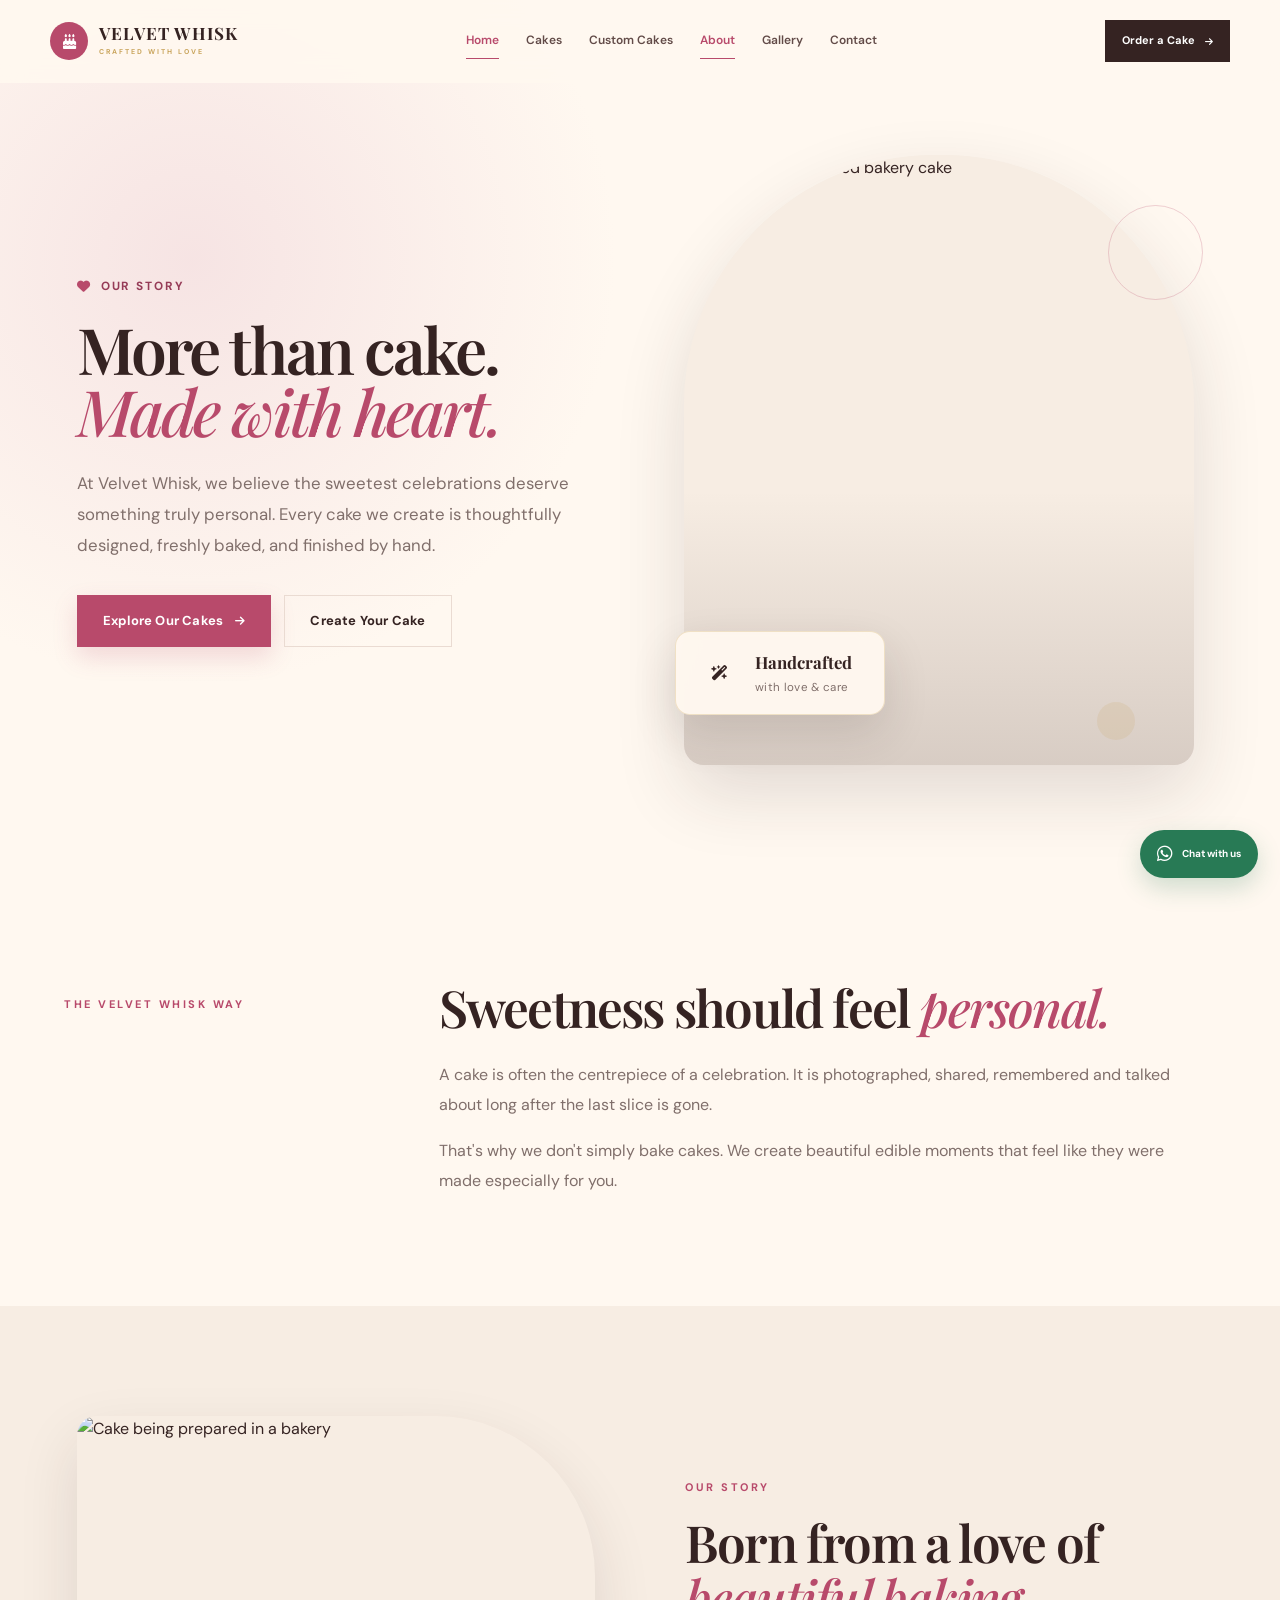
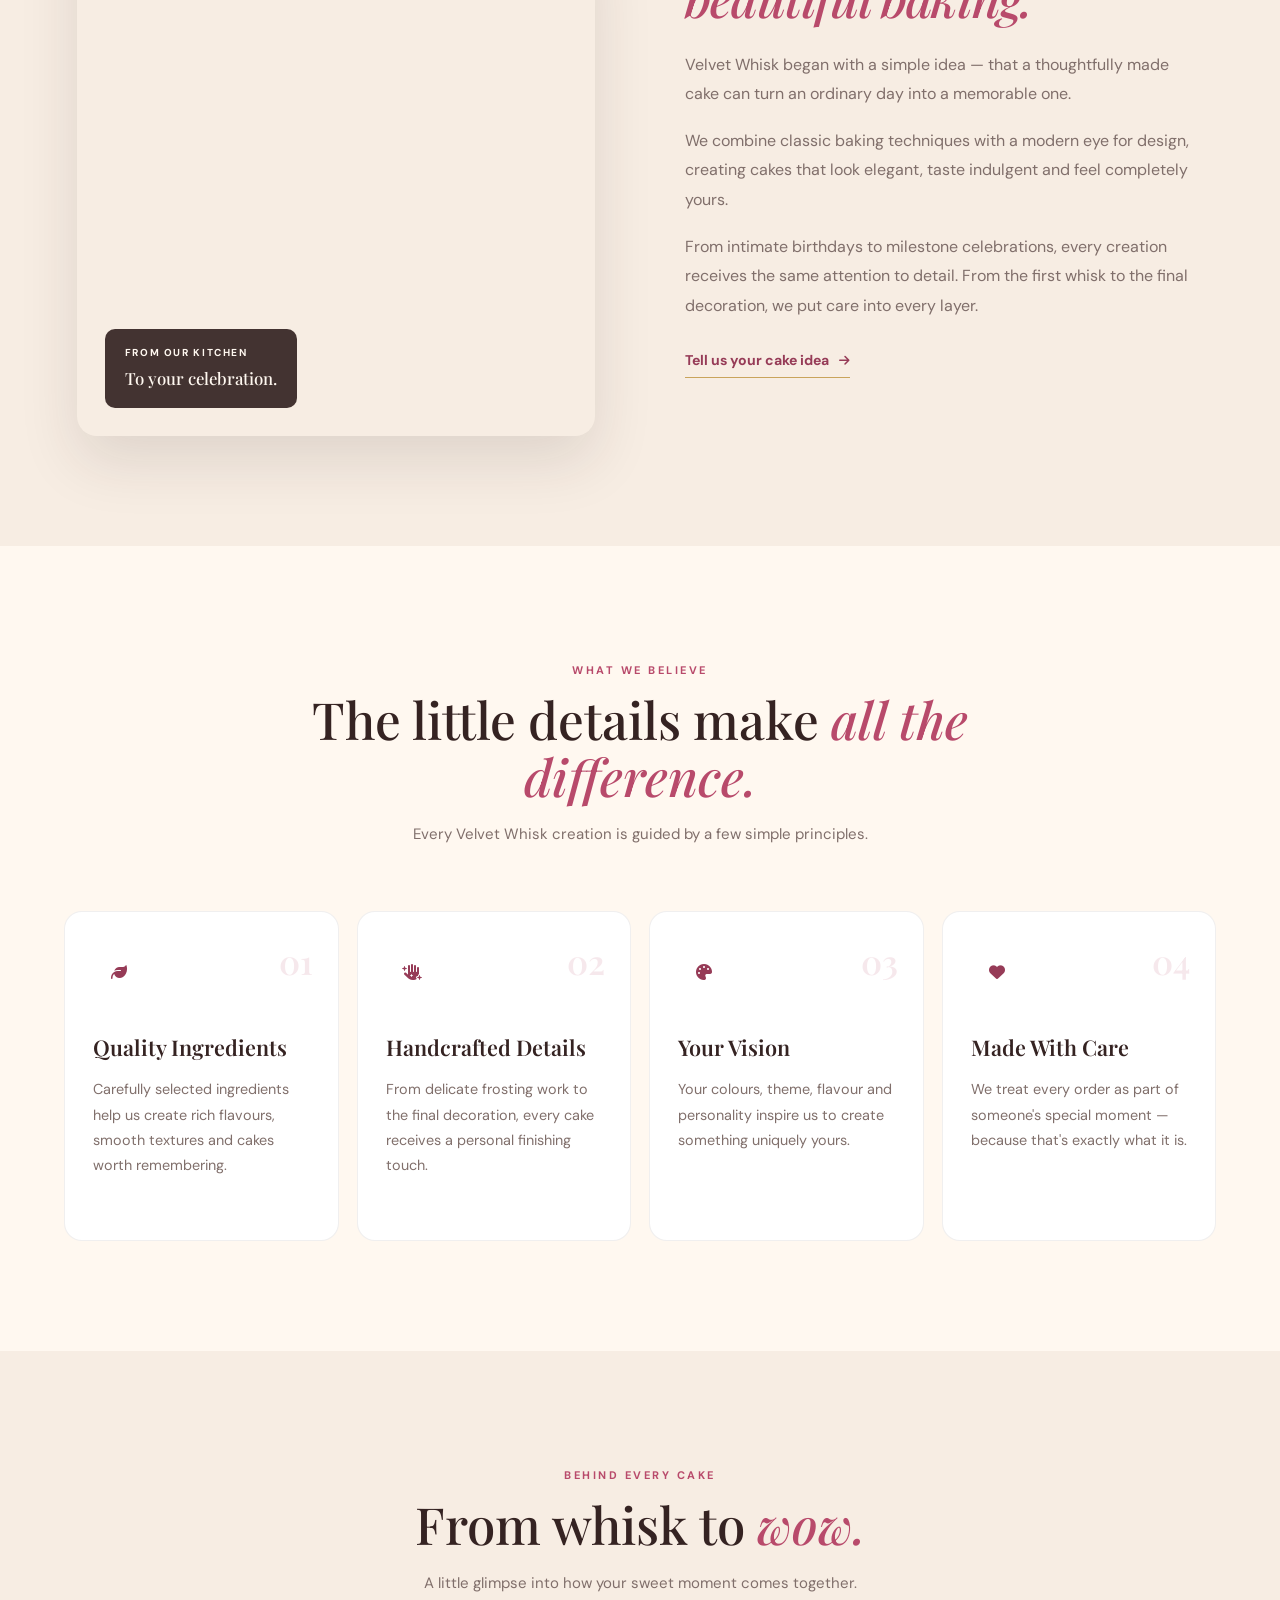
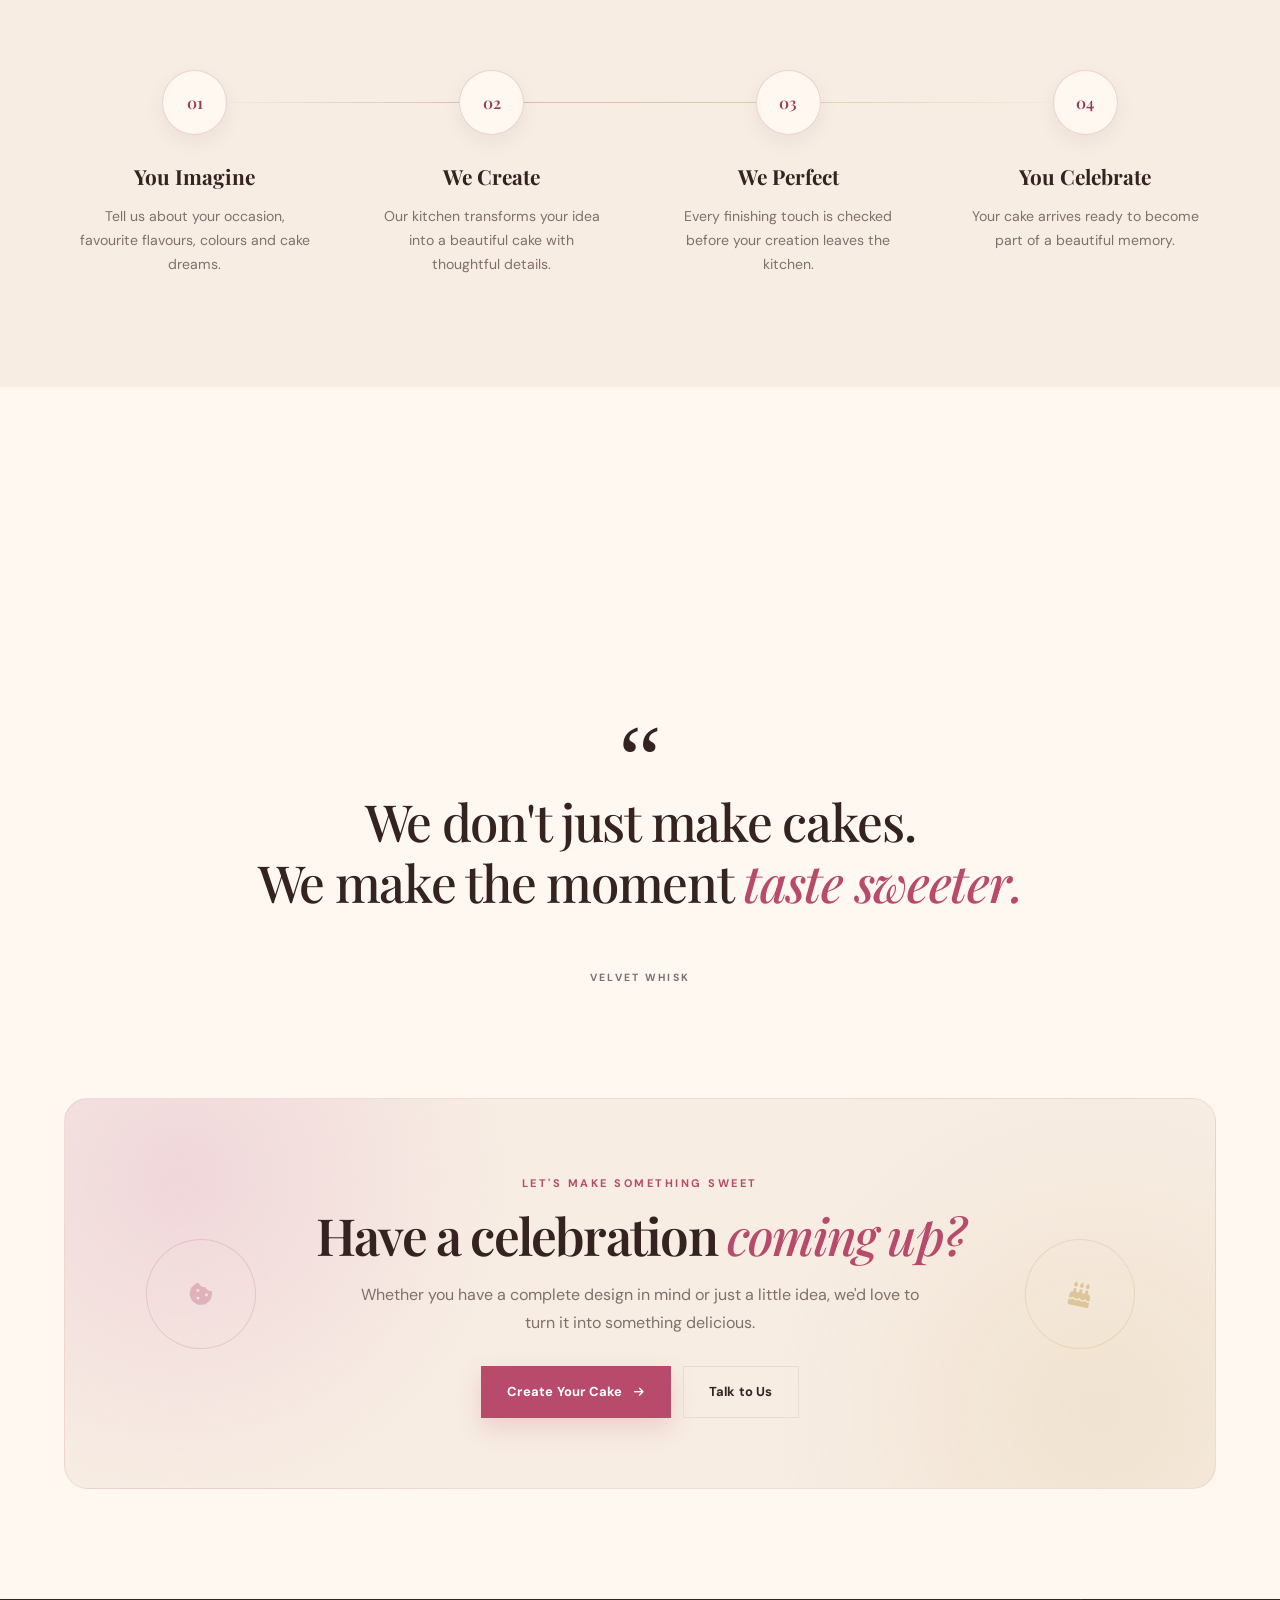
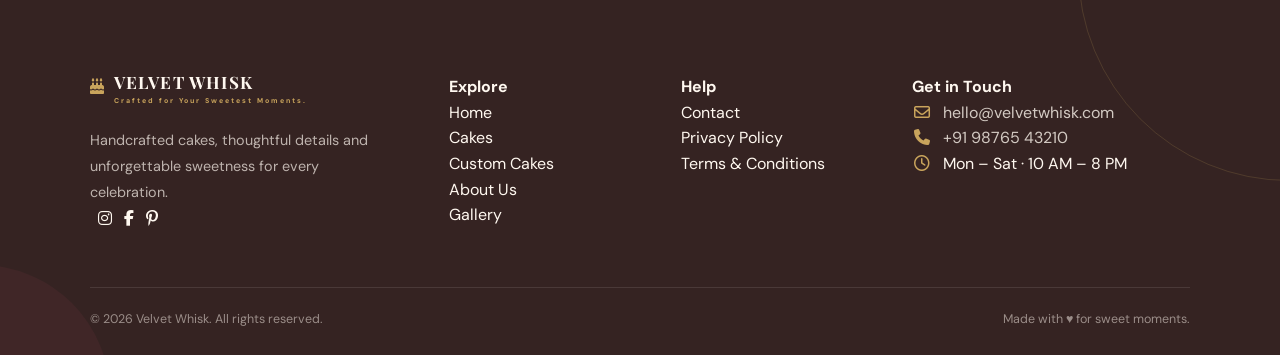
==== commit 1e67f7a5: "Update about.html" ====
--- a/about.html
+++ b/about.html
@@ -786,8 +786,8 @@
 
 
   <!-- JavaScript -->
-  <script src="js/script.js"></script>
+  <script src="JS/script.js"></script>
 
 </body>
 
-</html>+</html>
